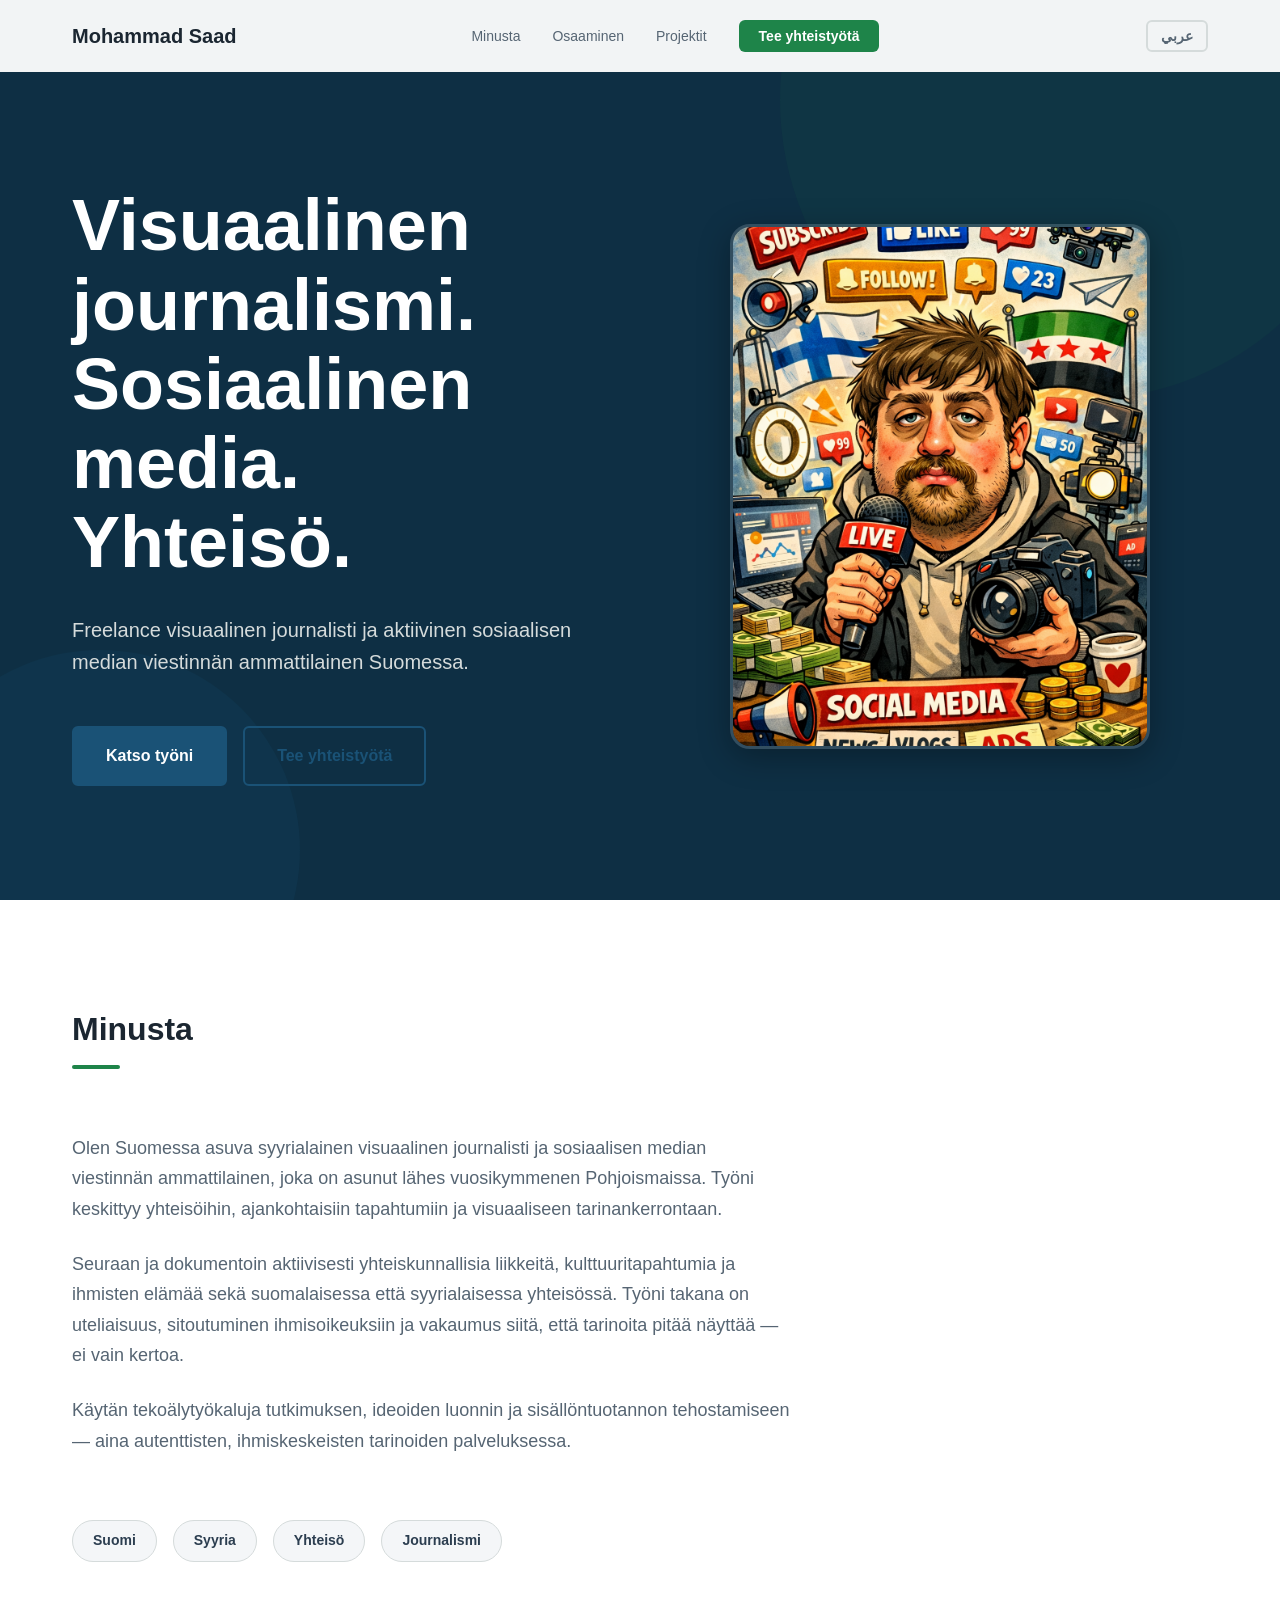
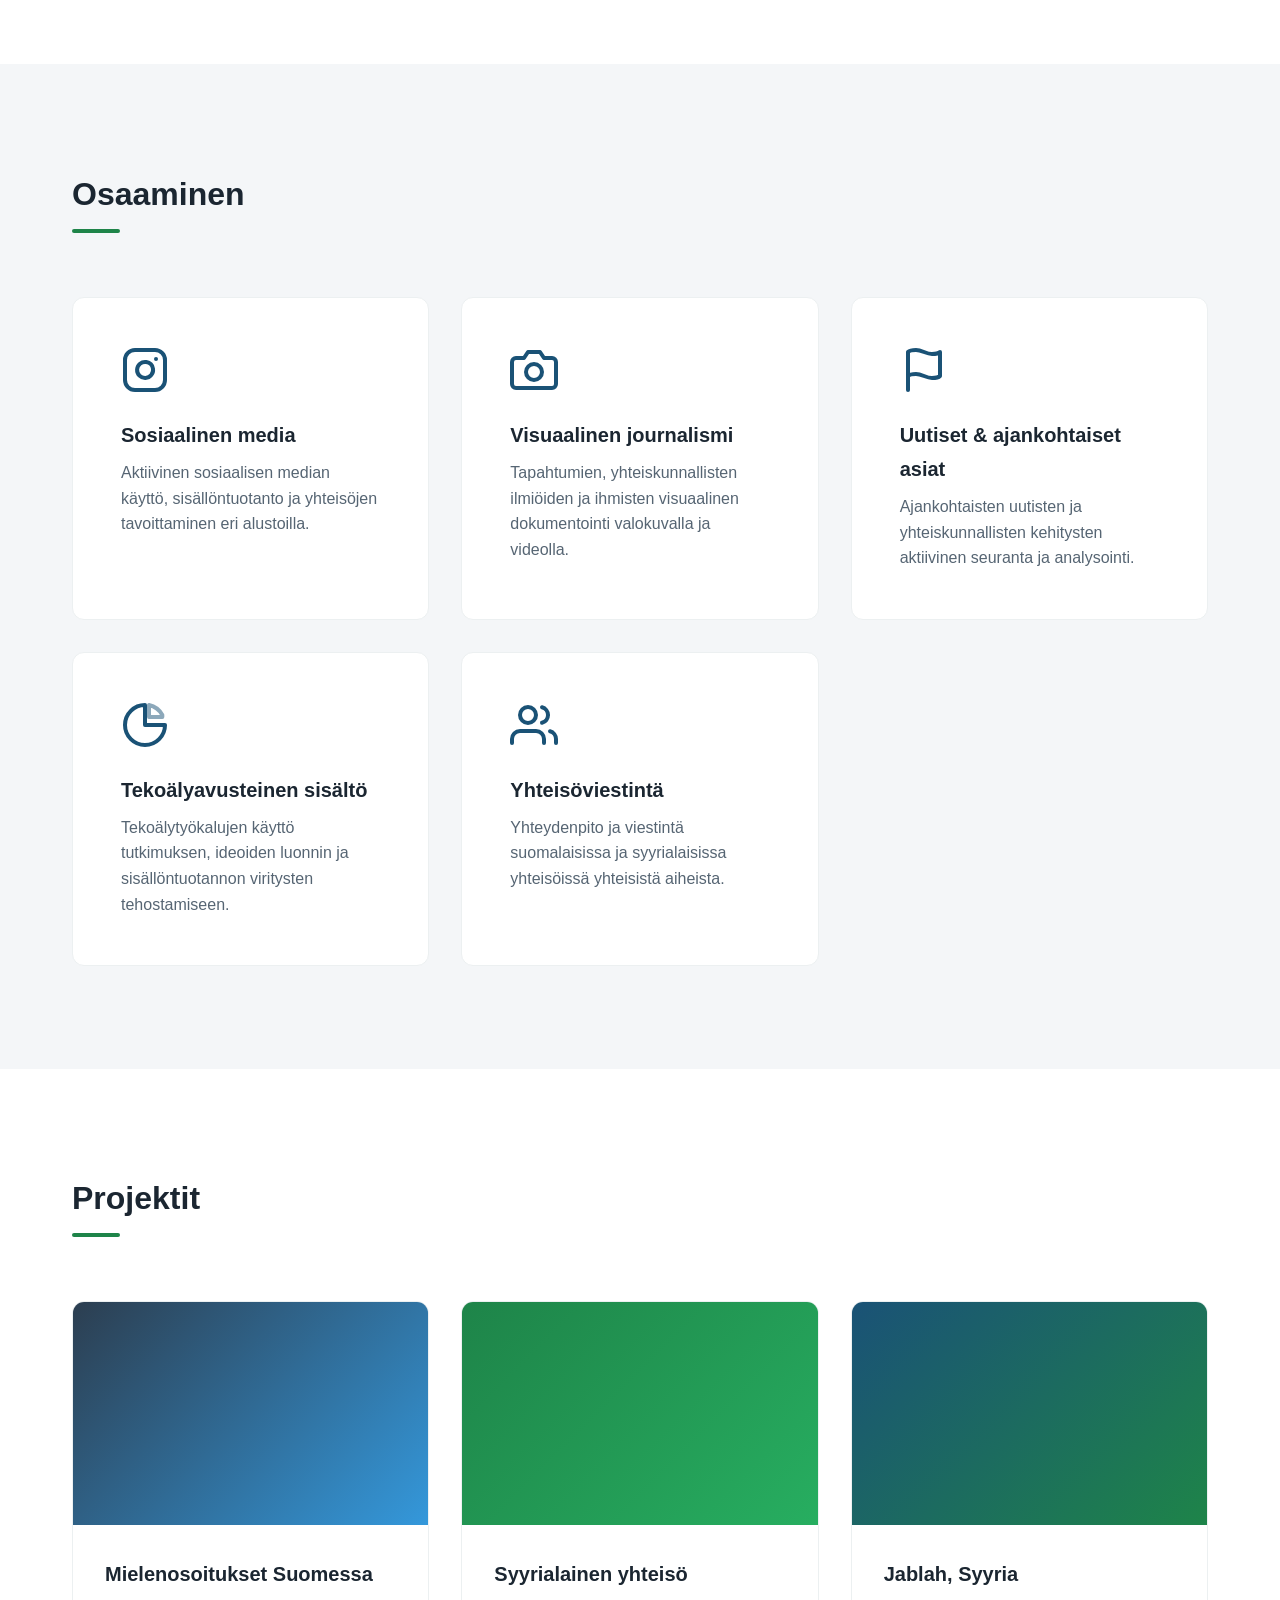
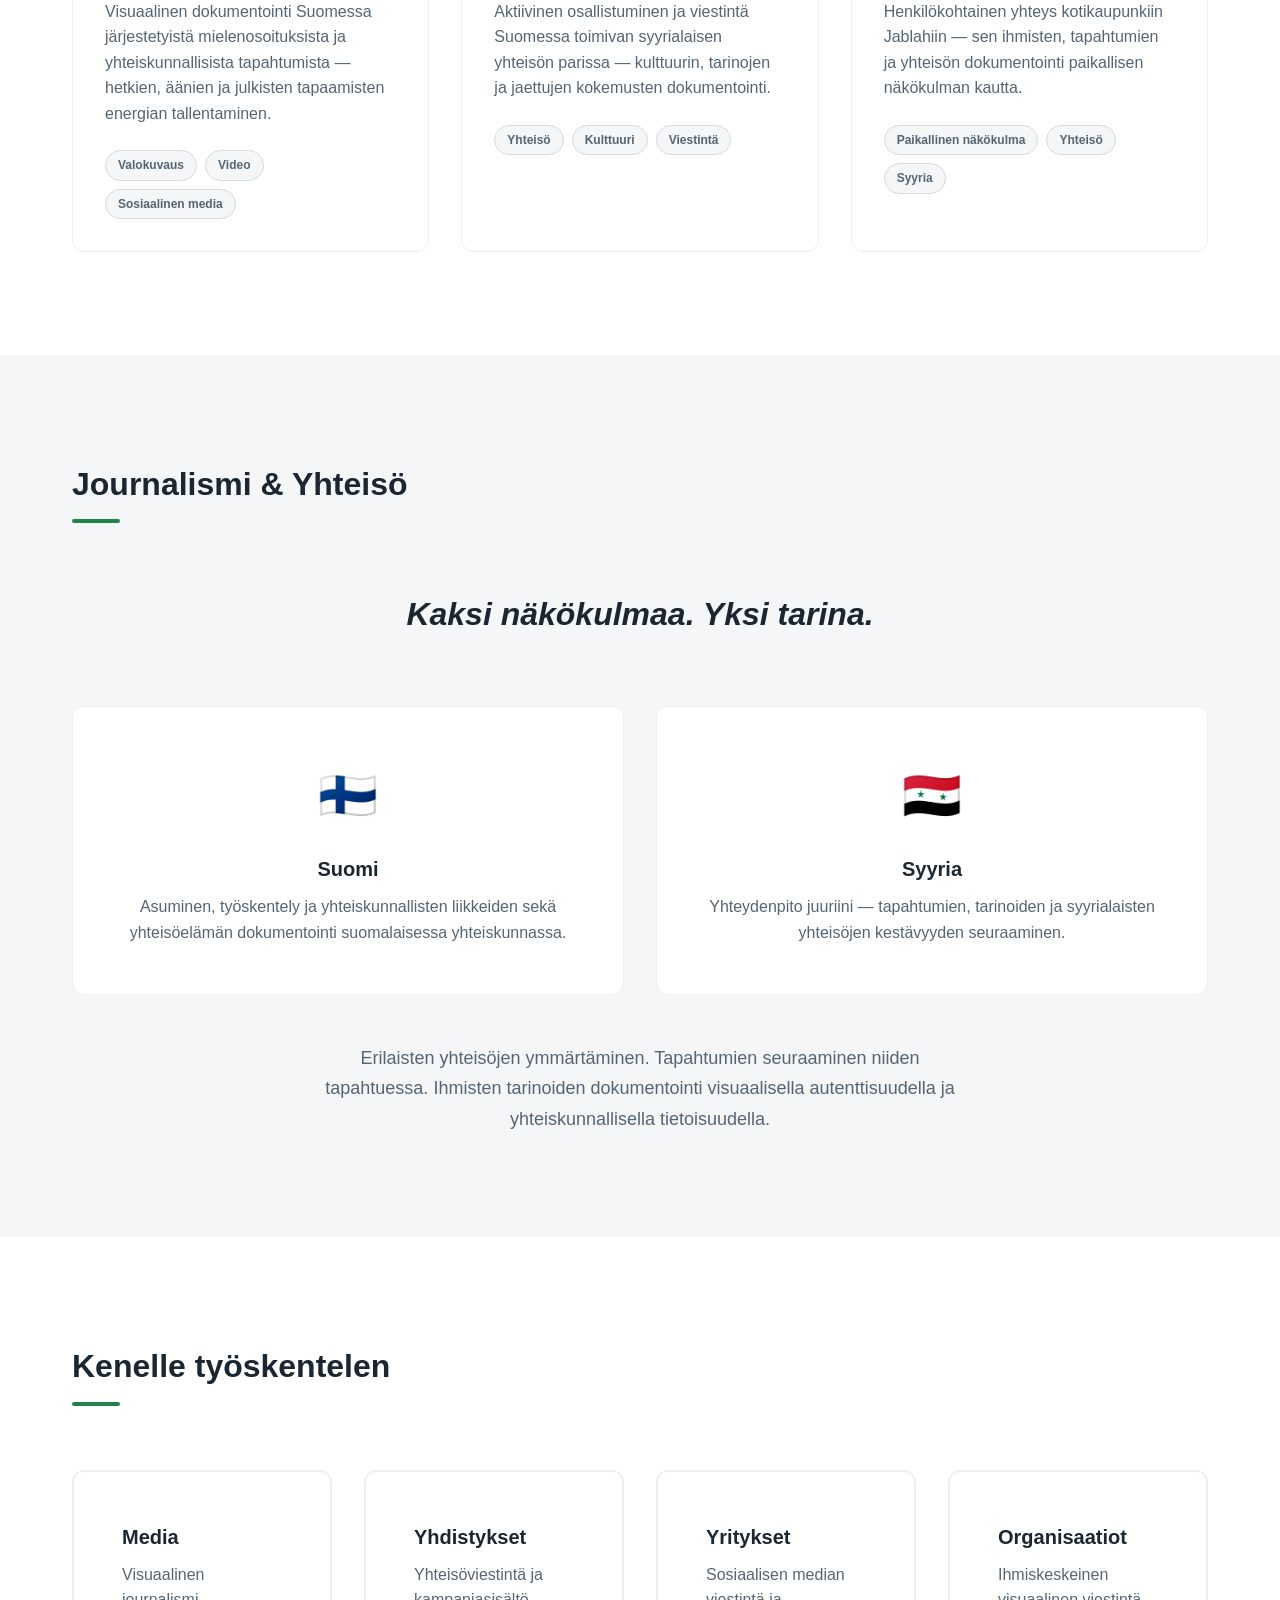
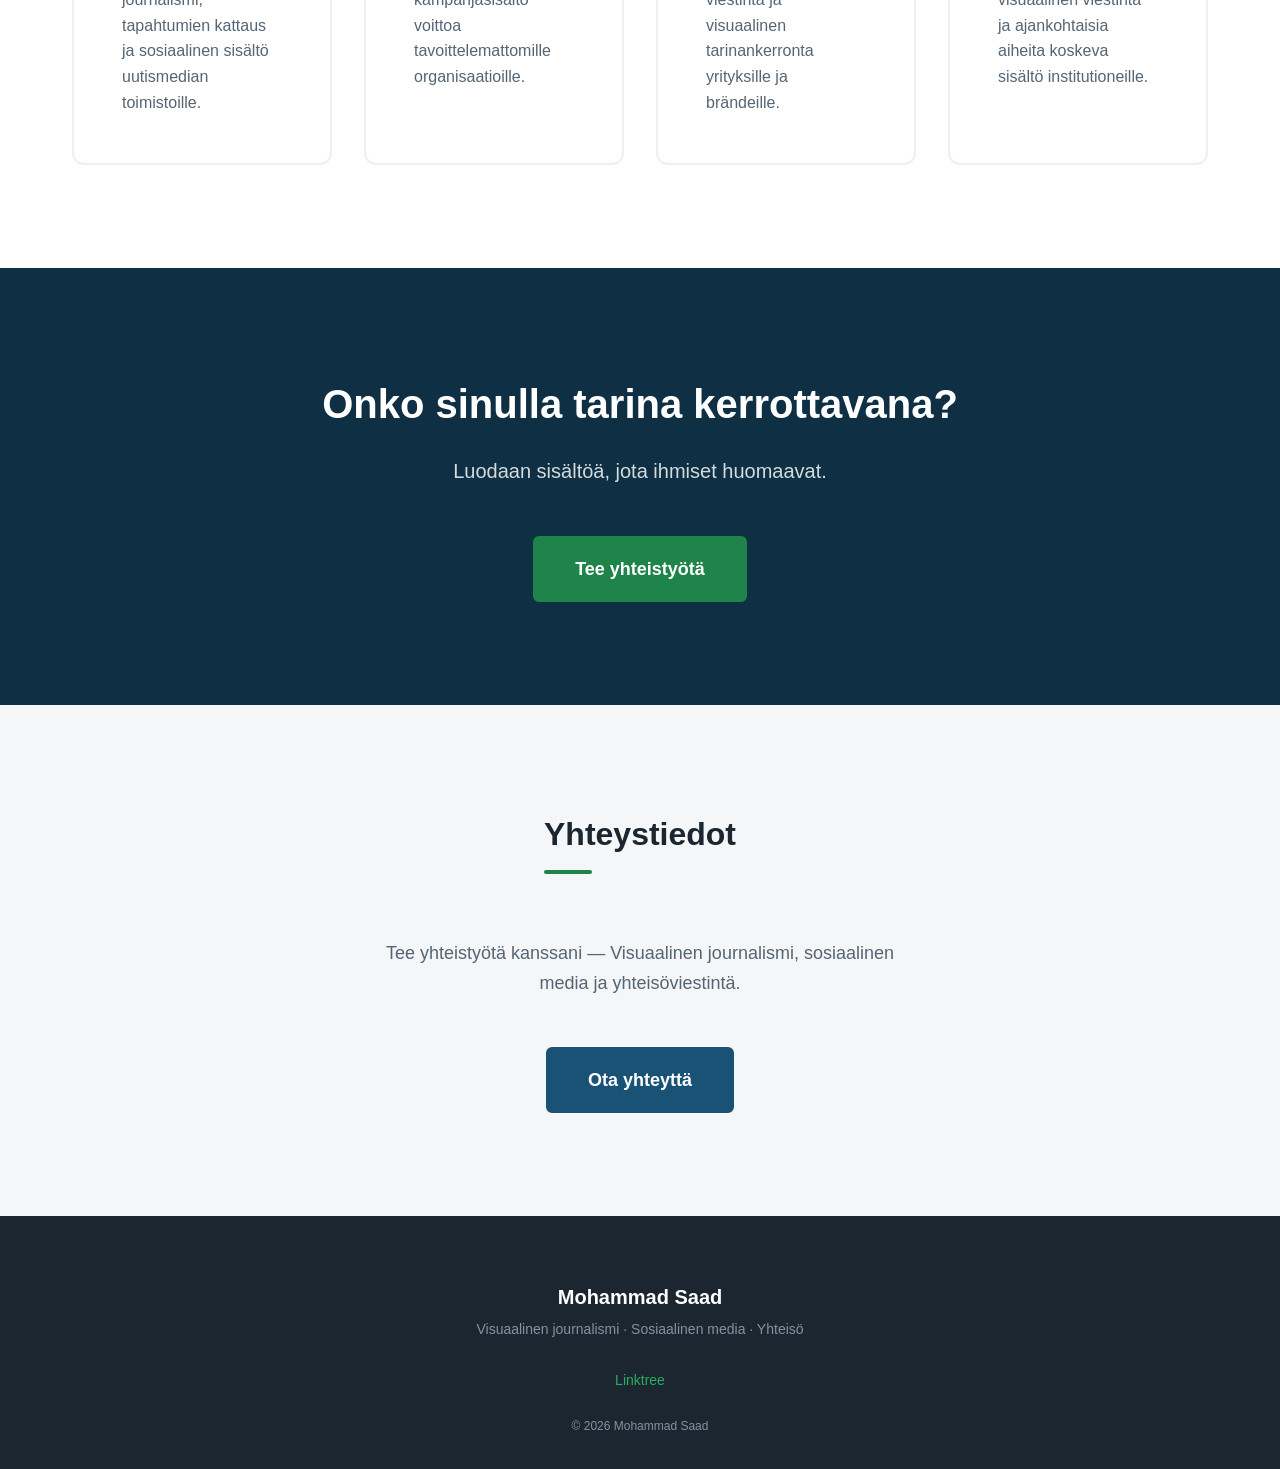
==== index.html @ ad6d8eaa "Add files via upload" ====
<!DOCTYPE html>
<html lang="fi">
<head>
  <meta charset="UTF-8">
  <meta name="viewport" content="width=device-width, initial-scale=1.0">
  <title>Mohammad Saad — Visuaalinen journalismi &amp; sosiaalinen media</title>
  <meta name="description" content="Freelance visuaalinen journalisti ja aktiivinen sosiaalisen median viestinnän ammattilainen Suomessa.">
  <meta name="keywords" content="visuaalinen journalismi suomi, freelance journalisti, sosiaalisen median viestintä, yhteisöviestintä, suomen syyrialainen yhteisö">
  <link rel="canonical" href="">
  <meta property="og:title" content="Mohammad Saad — Visuaalinen journalismi & sosiaalinen media">
  <meta property="og:description" content="Freelance visuaalinen journalisti ja aktiivinen sosiaalisen median viestinnän ammattilainen Suomessa.">
  <meta property="og:type" content="website">
  <meta property="og:url" content="">
  <meta name="twitter:card" content="summary_large_image">
  <meta name="twitter:title" content="Mohammad Saad — Visuaalinen journalismi & sosiaalinen media">
  <meta name="twitter:description" content="Freelance visuaalinen journalisti ja aktiivinen sosiaalisen median viestinnän ammattilainen Suomessa.">
  <link rel="stylesheet" href="styles.css">
</head>
<body>

  <!-- Header / Navigation -->
  <header class="header" id="header">
    <nav class="nav" aria-label="Main navigation">
      <a href="#hero" class="nav__logo">Mohammad Saad</a>
      <ul class="nav__links" id="nav-links">
        <li><a href="#about" class="nav__link" data-i18n="nav.about">Minusta</a></li>
        <li><a href="#skills" class="nav__link" data-i18n="nav.skills">Osaaminen</a></li>
        <li><a href="#projects" class="nav__link" data-i18n="nav.projects">Projektit</a></li>
        <li><a href="#contact" class="nav__link nav__link--cta" data-i18n="nav.cta">Tee yhteistyötä</a></li>
      </ul>
      <div class="nav__right">
        <button class="lang-switch" id="lang-switch" aria-label="Switch language" data-current-lang="fi">
          <span class="lang-switch__label" data-i18n="lang.switch">SUO</span>
        </button>
        <button class="nav__toggle" id="nav-toggle" aria-label="Open navigation menu" aria-expanded="false" aria-controls="nav-links">
          <span class="nav__toggle-bar"></span>
          <span class="nav__toggle-bar"></span>
          <span class="nav__toggle-bar"></span>
        </button>
      </div>
    </nav>
  </header>

  <main>

    <!-- Hero Section -->
    <section class="hero" id="hero">
      <div class="hero__container">
        <div class="hero__content">
          <h1 class="hero__title" data-i18n="hero.title">Visuaalinen<br>journalismi.<br>Sosiaalinen media.<br>Yhteisö.</h1>
          <p class="hero__subtitle" data-i18n="hero.subtitle">Freelance visuaalinen journalisti ja aktiivinen sosiaalisen median viestinnän ammattilainen Suomessa.</p>
          <div class="hero__ctas">
            <a href="#projects" class="btn btn--primary" data-i18n="hero.cta1">Katso työni</a>
            <a href="#contact" class="btn btn--secondary" data-i18n="hero.cta2">Tee yhteistyötä</a>
          </div>
        </div>
        <div class="hero__image-wrapper">
          <img src="hero.png" alt="Mohammad Saad — Visual journalist and social media communicator" class="hero__image" loading="eager">
        </div>
      </div>
      <div class="hero__graphic hero__graphic--1" aria-hidden="true"></div>
      <div class="hero__graphic hero__graphic--2" aria-hidden="true"></div>
    </section>

    <!-- About Section -->
    <section class="about" id="about">
      <div class="section__container">
        <h2 class="section__title reveal" data-i18n="about.title">Minusta</h2>
        <div class="about__content">
          <div class="about__text reveal">
            <p data-i18n="about.p1">Olen Suomessa asuva syyrialainen visuaalinen journalisti ja sosiaalisen median viestinnän ammattilainen, joka on asunut lähes vuosikymmenen Pohjoismaissa. Työni keskittyy yhteisöihin, ajankohtaisiin tapahtumiin ja visuaaliseen tarinankerrontaan.</p>
            <p data-i18n="about.p2">Seuraan ja dokumentoin aktiivisesti yhteiskunnallisia liikkeitä, kulttuuritapahtumia ja ihmisten elämää sekä suomalaisessa että syyrialaisessa yhteisössä. Työni takana on uteliaisuus, sitoutuminen ihmisoikeuksiin ja vakaumus siitä, että tarinoita pitää näyttää — ei vain kertoa.</p>
            <p data-i18n="about.p3">Käytän tekoälytyökaluja tutkimuksen, ideoiden luonnin ja sisällöntuotannon tehostamiseen — aina autenttisten, ihmiskeskeisten tarinoiden palveluksessa.</p>
          </div>
          <div class="about__keywords reveal">
            <span class="keyword" data-i18n="about.kw1">Suomi</span>
            <span class="keyword" data-i18n="about.kw2">Syyria</span>
            <span class="keyword" data-i18n="about.kw3">Yhteisö</span>
            <span class="keyword" data-i18n="about.kw4">Journalismi</span>
          </div>
        </div>
      </div>
    </section>

    <!-- Skills Section -->
    <section class="skills" id="skills">
      <div class="section__container">
        <h2 class="section__title reveal" data-i18n="skills.title">Osaaminen</h2>
        <div class="skills__grid">
          <div class="skill-card reveal">
            <div class="skill-card__icon" aria-hidden="true">
              <svg viewBox="0 0 24 24" fill="none" stroke="currentColor" stroke-width="2" stroke-linecap="round" stroke-linejoin="round"><rect x="2" y="2" width="20" height="20" rx="5"/><path d="M16 11.37A4 4 0 1 1 12.63 8 4 4 0 0 1 16 11.37z"/><line x1="17.5" y1="6.5" x2="17.51" y2="6.5"/></svg>
            </div>
            <h3 class="skill-card__title" data-i18n="skills.sm.title">Sosiaalinen media</h3>
            <p class="skill-card__desc" data-i18n="skills.sm.desc">Aktiivinen sosiaalisen median käyttö, sisällöntuotanto ja yhteisöjen tavoittaminen eri alustoilla.</p>
          </div>
          <div class="skill-card reveal">
            <div class="skill-card__icon" aria-hidden="true">
              <svg viewBox="0 0 24 24" fill="none" stroke="currentColor" stroke-width="2" stroke-linecap="round" stroke-linejoin="round"><path d="M23 19a2 2 0 0 1-2 2H3a2 2 0 0 1-2-2V8a2 2 0 0 1 2-2h4l2-3h6l2 3h4a2 2 0 0 1 2 2z"/><circle cx="12" cy="13" r="4"/></svg>
            </div>
            <h3 class="skill-card__title" data-i18n="skills.vj.title">Visuaalinen journalismi</h3>
            <p class="skill-card__desc" data-i18n="skills.vj.desc">Tapahtumien, yhteiskunnallisten ilmiöiden ja ihmisten visuaalinen dokumentointi valokuvalla ja videolla.</p>
          </div>
          <div class="skill-card reveal">
            <div class="skill-card__icon" aria-hidden="true">
              <svg viewBox="0 0 24 24" fill="none" stroke="currentColor" stroke-width="2" stroke-linecap="round" stroke-linejoin="round"><path d="M4 15s1-1 4-1 5 2 8 2 4-1 4-1V3s-1 1-4 1-5-2-8-2-4 1-4 1z"/><line x1="4" y1="22" x2="4" y2="15"/></svg>
            </div>
            <h3 class="skill-card__title" data-i18n="skills.news.title">Uutiset &amp; ajankohtaiset asiat</h3>
            <p class="skill-card__desc" data-i18n="skills.news.desc">Ajankohtaisten uutisten ja yhteiskunnallisten kehitysten aktiivinen seuranta ja analysointi.</p>
          </div>
          <div class="skill-card reveal">
            <div class="skill-card__icon" aria-hidden="true">
              <svg viewBox="0 0 24 24" fill="none" stroke="currentColor" stroke-width="2" stroke-linecap="round" stroke-linejoin="round"><path d="M12 2a10 10 0 1 0 10 10H12V2z"/><path d="M20.66 7A10 10 0 0 0 14 2v6h6.66z" opacity="0.5"/></svg>
            </div>
            <h3 class="skill-card__title" data-i18n="skills.ai.title">Tekoälyavusteinen sisältö</h3>
            <p class="skill-card__desc" data-i18n="skills.ai.desc">Tekoälytyökalujen käyttö tutkimuksen, ideoiden luonnin ja sisällöntuotannon viritysten tehostamiseen.</p>
          </div>
          <div class="skill-card reveal">
            <div class="skill-card__icon" aria-hidden="true">
              <svg viewBox="0 0 24 24" fill="none" stroke="currentColor" stroke-width="2" stroke-linecap="round" stroke-linejoin="round"><path d="M17 21v-2a4 4 0 0 0-4-4H5a4 4 0 0 0-4 4v2"/><circle cx="9" cy="7" r="4"/><path d="M23 21v-2a4 4 0 0 0-3-3.87"/><path d="M16 3.13a4 4 0 0 1 0 7.75"/></svg>
            </div>
            <h3 class="skill-card__title" data-i18n="skills.cc.title">Yhteisöviestintä</h3>
            <p class="skill-card__desc" data-i18n="skills.cc.desc">Yhteydenpito ja viestintä suomalaisissa ja syyrialaisissa yhteisöissä yhteisistä aiheista.</p>
          </div>
        </div>
      </div>
    </section>

    <!-- Projects Section -->
    <section class="projects" id="projects">
      <div class="section__container">
        <h2 class="section__title reveal" data-i18n="projects.title">Projektit</h2>
        <div class="projects__grid">
          <article class="project-card reveal">
            <div class="project-card__image-wrapper">
              <div class="project-card__image project-card__image--1" aria-label="Photograph of a public demonstration in Finland"></div>
            </div>
            <div class="project-card__body">
              <h3 class="project-card__title" data-i18n="projects.p1.title">Mielenosoitukset Suomessa</h3>
              <p class="project-card__desc" data-i18n="projects.p1.desc">Visuaalinen dokumentointi Suomessa järjestetyistä mielenosoituksista ja yhteiskunnallisista tapahtumista — hetkien, äänien ja julkisten tapaamisten energian tallentaminen.</p>
              <div class="project-card__tags">
                <span class="tag" data-i18n="projects.p1.tag1">Valokuvaus</span>
                <span class="tag" data-i18n="projects.p1.tag2">Video</span>
                <span class="tag" data-i18n="projects.p1.tag3">Sosiaalinen media</span>
              </div>
            </div>
          </article>
          <article class="project-card reveal">
            <div class="project-card__image-wrapper">
              <div class="project-card__image project-card__image--2" aria-label="Members of the Syrian community in Finland"></div>
            </div>
            <div class="project-card__body">
              <h3 class="project-card__title" data-i18n="projects.p2.title">Syyrialainen yhteisö</h3>
              <p class="project-card__desc" data-i18n="projects.p2.desc">Aktiivinen osallistuminen ja viestintä Suomessa toimivan syyrialaisen yhteisön parissa — kulttuurin, tarinojen ja jaettujen kokemusten dokumentointi.</p>
              <div class="project-card__tags">
                <span class="tag" data-i18n="projects.p2.tag1">Yhteisö</span>
                <span class="tag" data-i18n="projects.p2.tag2">Kulttuuri</span>
                <span class="tag" data-i18n="projects.p2.tag3">Viestintä</span>
              </div>
            </div>
          </article>
          <article class="project-card reveal">
            <div class="project-card__image-wrapper">
              <div class="project-card__image project-card__image--3" aria-label="Coastal town of Jablah, Syria"></div>
            </div>
            <div class="project-card__body">
              <h3 class="project-card__title" data-i18n="projects.p3.title">Jablah, Syyria</h3>
              <p class="project-card__desc" data-i18n="projects.p3.desc">Henkilökohtainen yhteys kotikaupunkiin Jablahiin — sen ihmisten, tapahtumien ja yhteisön dokumentointi paikallisen näkökulman kautta.</p>
              <div class="project-card__tags">
                <span class="tag" data-i18n="projects.p3.tag1">Paikallinen näkökulma</span>
                <span class="tag" data-i18n="projects.p3.tag2">Yhteisö</span>
                <span class="tag" data-i18n="projects.p3.tag3">Syyria</span>
              </div>
            </div>
          </article>
        </div>
      </div>
    </section>

    <!-- Journalism & Community Section -->
    <section class="journalism" id="journalism">
      <div class="section__container">
        <h2 class="section__title reveal" data-i18n="journalism.title">Journalismi &amp; Yhteisö</h2>
        <p class="journalism__headline reveal" data-i18n="journalism.headline">Kaksi näkökulmaa. Yksi tarina.</p>
        <div class="journalism__grid">
          <div class="journalism__card reveal">
            <span class="journalism__flag" aria-hidden="true">🇫🇮</span>
            <h3 class="journalism__card-title" data-i18n="journalism.fi.title">Suomi</h3>
            <p class="journalism__card-desc" data-i18n="journalism.fi.desc">Asuminen, työskentely ja yhteiskunnallisten liikkeiden sekä yhteisöelämän dokumentointi suomalaisessa yhteiskunnassa.</p>
          </div>
          <div class="journalism__card reveal">
            <span class="journalism__flag" aria-hidden="true">🇸🇾</span>
            <h3 class="journalism__card-title" data-i18n="journalism.sy.title">Syyria</h3>
            <p class="journalism__card-desc" data-i18n="journalism.sy.desc">Yhteydenpito juuriini — tapahtumien, tarinoiden ja syyrialaisten yhteisöjen kestävyyden seuraaminen.</p>
          </div>
        </div>
        <p class="journalism__text reveal" data-i18n="journalism.text">Erilaisten yhteisöjen ymmärtäminen. Tapahtumien seuraaminen niiden tapahtuessa. Ihmisten tarinoiden dokumentointi visuaalisella autenttisuudella ja yhteiskunnallisella tietoisuudella.</p>
      </div>
    </section>

    <!-- Who I Work With Section -->
    <section class="work-with" id="work-with">
      <div class="section__container">
        <h2 class="section__title reveal" data-i18n="workwith.title">Kenelle työskentelen</h2>
        <div class="work-with__grid">
          <div class="work-card reveal">
            <h3 class="work-card__title" data-i18n="workwith.media.title">Media</h3>
            <p class="work-card__desc" data-i18n="workwith.media.desc">Visuaalinen journalismi, tapahtumien kattaus ja sosiaalinen sisältö uutismedian toimistoille.</p>
          </div>
          <div class="work-card reveal">
            <h3 class="work-card__title" data-i18n="workwith.assoc.title">Yhdistykset</h3>
            <p class="work-card__desc" data-i18n="workwith.assoc.desc">Yhteisöviestintä ja kampanjasisältö voittoa tavoittelemattomille organisaatioille.</p>
          </div>
          <div class="work-card reveal">
            <h3 class="work-card__title" data-i18n="workwith.company.title">Yritykset</h3>
            <p class="work-card__desc" data-i18n="workwith.company.desc">Sosiaalisen median viestintä ja visuaalinen tarinankerronta yrityksille ja brändeille.</p>
          </div>
          <div class="work-card reveal">
            <h3 class="work-card__title" data-i18n="workwith.org.title">Organisaatiot</h3>
            <p class="work-card__desc" data-i18n="workwith.org.desc">Ihmiskeskeinen visuaalinen viestintä ja ajankohtaisia aiheita koskeva sisältö institutioneille.</p>
          </div>
        </div>
      </div>
    </section>

    <!-- Call to Action Section -->
    <section class="cta" id="cta">
      <div class="section__container">
        <h2 class="cta__title reveal" data-i18n="cta.title">Onko sinulla tarina kerrottavana?</h2>
        <p class="cta__subtitle reveal" data-i18n="cta.subtitle">Luodaan sisältöä, jota ihmiset huomaavat.</p>
        <a href="#contact" class="btn btn--primary btn--large reveal" data-i18n="cta.btn">Tee yhteistyötä</a>
      </div>
    </section>

    <!-- Contact Section -->
    <section class="contact" id="contact">
      <div class="section__container">
        <h2 class="section__title reveal" data-i18n="contact.title">Yhteystiedot</h2>
        <p class="contact__text reveal" data-i18n="contact.text">Tee yhteistyötä kanssani — Visuaalinen journalismi, sosiaalinen media ja yhteisöviestintä.</p>
        <a href="https://linktr.ee/hmoda.syyrfnda?utm_source=chatgpt.com" class="btn btn--primary btn--large contact__btn reveal" target="_blank" rel="noopener noreferrer" data-i18n="contact.btn">Ota yhteyttä</a>
      </div>
    </section>

  </main>

  <!-- Footer -->
  <footer class="footer">
    <div class="footer__container">
      <p class="footer__name">Mohammad Saad</p>
      <p class="footer__tagline" data-i18n="footer.tagline">Visuaalinen journalismi &middot; Sosiaalinen media &middot; Yhteisö</p>
      <a href="https://linktr.ee/hmoda.syyrfnda?utm_source=chatgpt.com" class="footer__link" target="_blank" rel="noopener noreferrer">Linktree</a>
      <p class="footer__copy">&copy; 2026 Mohammad Saad</p>
    </div>
  </footer>

  <script src="script.js"></script>
</body>
</html>
---- styles.css ----
/* ========================================
   CSS Custom Properties
   ======================================== */
:root {
  /* Colors */
  --color-blue: #1a5276;
  --color-blue-light: #2471a3;
  --color-blue-dark: #0e2f44;
  --color-blue-bg: #1a3a52;
  --color-green: #1e8449;
  --color-green-light: #27ae60;
  --color-green-dark: #145a32;
  --color-white: #ffffff;
  --color-off-white: #f4f6f8;
  --color-gray-100: #ecf0f1;
  --color-gray-200: #d5dbdb;
  --color-gray-400: #85929e;
  --color-gray-600: #566573;
  --color-gray-800: #2c3e50;
  --color-gray-900: #1b2631;
  --color-black: #0d1117;

  /* Typography */
  --font-family: -apple-system, BlinkMacSystemFont, "Segoe UI", Roboto, "Helvetica Neue", Arial, sans-serif;
  --font-family-ar: "Segoe UI", Tahoma, "Noto Sans Arabic", "Geeza Pro", Arial, sans-serif;
  --font-size-xs: 0.75rem;
  --font-size-sm: 0.875rem;
  --font-size-base: 1rem;
  --font-size-lg: 1.125rem;
  --font-size-xl: 1.25rem;
  --font-size-2xl: 1.5rem;
  --font-size-3xl: 2rem;
  --font-size-4xl: 2.5rem;
  --font-size-5xl: 3.5rem;
  --font-size-hero: clamp(2.5rem, 6vw, 4.5rem);

  /* Spacing */
  --space-xs: 0.25rem;
  --space-sm: 0.5rem;
  --space-md: 1rem;
  --space-lg: 1.5rem;
  --space-xl: 2rem;
  --space-2xl: 3rem;
  --space-3xl: 4rem;
  --space-4xl: 6rem;
  --space-section: clamp(4rem, 8vw, 8rem);

  /* Layout */
  --max-width: 1200px;
  --header-height: 72px;

  /* Transitions */
  --transition-fast: 150ms ease;
  --transition-base: 250ms ease;
  --transition-slow: 400ms ease;

  /* Borders */
  --radius-sm: 6px;
  --radius-md: 12px;
  --radius-lg: 20px;
}

/* ========================================
   Reset & Base
   ======================================== */
*,
*::before,
*::after {
  margin: 0;
  padding: 0;
  box-sizing: border-box;
}

html {
  scroll-behavior: smooth;
  scroll-padding-top: var(--header-height);
}

body {
  font-family: var(--font-family);
  font-size: var(--font-size-base);
  line-height: 1.7;
  color: var(--color-gray-800);
  background-color: var(--color-white);
  -webkit-font-smoothing: antialiased;
  -moz-osx-font-smoothing: grayscale;
}

/* Arabic font override */
html[lang="ar"] body {
  font-family: var(--font-family-ar);
  line-height: 1.8;
}

img {
  max-width: 100%;
  height: auto;
  display: block;
}

a {
  color: inherit;
  text-decoration: none;
}

ul {
  list-style: none;
}

button {
  border: none;
  background: none;
  cursor: pointer;
  font-family: inherit;
}

/* ========================================
   RTL Support
   ======================================== */
html[dir="rtl"] .nav__link::after {
  left: auto;
  right: 0;
}

html[dir="rtl"] .section__title::after {
  margin-left: auto;
  margin-right: 0;
}

html[dir="rtl"] .nav__right {
  margin-left: 0;
  margin-right: var(--space-xl);
}

html[dir="rtl"] .work-card::before {
  left: auto;
  right: 0;
}

html[dir="rtl"] .nav__links {
  right: auto;
  left: 0;
  transform: translateX(-100%);
  box-shadow: 4px 0 24px rgba(0, 0, 0, 0.1);
}

html[dir="rtl"] .nav__links--open {
  transform: translateX(0);
}

/* ========================================
   Focus Styles (Accessibility)
   ======================================== */
:focus-visible {
  outline: 3px solid var(--color-green);
  outline-offset: 3px;
  border-radius: 2px;
}

/* ========================================
   Utility Classes
   ======================================== */
.section__container {
  max-width: var(--max-width);
  margin: 0 auto;
  padding: 0 var(--space-xl);
}

.section__title {
  font-size: var(--font-size-3xl);
  font-weight: 700;
  color: var(--color-gray-900);
  margin-bottom: var(--space-3xl);
  position: relative;
  display: inline-block;
}

.section__title::after {
  content: "";
  display: block;
  width: 48px;
  height: 4px;
  background: var(--color-green);
  border-radius: 2px;
  margin-top: var(--space-sm);
}

/* ========================================
   Buttons
   ======================================== */
.btn {
  display: inline-flex;
  align-items: center;
  justify-content: center;
  padding: 0.875rem 2rem;
  font-size: var(--font-size-base);
  font-weight: 600;
  border-radius: var(--radius-sm);
  transition: all var(--transition-base);
  cursor: pointer;
  white-space: nowrap;
}

.btn--primary {
  background-color: var(--color-blue);
  color: var(--color-white);
  border: 2px solid var(--color-blue);
}

.btn--primary:hover,
.btn--primary:focus-visible {
  background-color: var(--color-blue-light);
  border-color: var(--color-blue-light);
  transform: translateY(-2px);
  box-shadow: 0 4px 16px rgba(26, 82, 118, 0.3);
}

.btn--secondary {
  background-color: transparent;
  color: var(--color-blue);
  border: 2px solid var(--color-blue);
}

.btn--secondary:hover,
.btn--secondary:focus-visible {
  background-color: var(--color-blue);
  color: var(--color-white);
  transform: translateY(-2px);
}

.btn--large {
  padding: 1rem 2.5rem;
  font-size: var(--font-size-lg);
}

/* ========================================
   Language Switcher
   ======================================== */
.nav__right {
  display: flex;
  align-items: center;
  gap: var(--space-md);
  margin-left: var(--space-xl);
}

.lang-switch {
  display: flex;
  align-items: center;
  gap: var(--space-xs);
  padding: 0.4rem 0.8rem;
  border: 2px solid var(--color-gray-200);
  border-radius: var(--radius-sm);
  font-size: var(--font-size-sm);
  font-weight: 600;
  color: var(--color-gray-600);
  transition: all var(--transition-fast);
  white-space: nowrap;
}

.lang-switch:hover {
  border-color: var(--color-green);
  color: var(--color-green);
}

.lang-switch__label {
  pointer-events: none;
}

/* ========================================
   Header / Navigation
   ======================================== */
.header {
  position: fixed;
  top: 0;
  left: 0;
  right: 0;
  height: var(--header-height);
  background-color: rgba(255, 255, 255, 0.95);
  backdrop-filter: blur(12px);
  -webkit-backdrop-filter: blur(12px);
  z-index: 1000;
  transition: box-shadow var(--transition-base);
}

.header--scrolled {
  box-shadow: 0 2px 20px rgba(0, 0, 0, 0.08);
}

.nav {
  max-width: var(--max-width);
  margin: 0 auto;
  padding: 0 var(--space-xl);
  height: 100%;
  display: flex;
  align-items: center;
  justify-content: space-between;
}

.nav__logo {
  font-size: var(--font-size-xl);
  font-weight: 700;
  color: var(--color-gray-900);
  transition: color var(--transition-fast);
}

.nav__logo:hover {
  color: var(--color-blue);
}

.nav__links {
  display: flex;
  align-items: center;
  gap: var(--space-xl);
}

.nav__link {
  font-size: var(--font-size-sm);
  font-weight: 500;
  color: var(--color-gray-600);
  transition: color var(--transition-fast);
  position: relative;
}

.nav__link::after {
  content: "";
  position: absolute;
  bottom: -4px;
  left: 0;
  width: 0;
  height: 2px;
  background-color: var(--color-green);
  transition: width var(--transition-base);
}

.nav__link:hover,
.nav__link--active {
  color: var(--color-gray-900);
}

.nav__link:hover::after,
.nav__link--active::after {
  width: 100%;
}

.nav__link--cta {
  background-color: var(--color-green);
  color: var(--color-white) !important;
  padding: 0.5rem 1.25rem;
  border-radius: var(--radius-sm);
  font-weight: 600;
}

.nav__link--cta::after {
  display: none;
}

.nav__link--cta:hover {
  background-color: var(--color-green-light);
  transform: translateY(-1px);
}

/* Hamburger Toggle */
.nav__toggle {
  display: none;
  flex-direction: column;
  gap: 5px;
  padding: 4px;
  z-index: 1001;
}

.nav__toggle-bar {
  display: block;
  width: 24px;
  height: 2px;
  background-color: var(--color-gray-900);
  border-radius: 2px;
  transition: all var(--transition-base);
}

.nav__toggle[aria-expanded="true"] .nav__toggle-bar:nth-child(1) {
  transform: translateY(7px) rotate(45deg);
}

.nav__toggle[aria-expanded="true"] .nav__toggle-bar:nth-child(2) {
  opacity: 0;
}

.nav__toggle[aria-expanded="true"] .nav__toggle-bar:nth-child(3) {
  transform: translateY(-7px) rotate(-45deg);
}

/* ========================================
   Hero Section
   ======================================== */
.hero {
  min-height: 100vh;
  display: flex;
  align-items: center;
  background-color: var(--color-blue-dark);
  position: relative;
  overflow: hidden;
  padding-top: var(--header-height);
}

.hero__container {
  max-width: var(--max-width);
  margin: 0 auto;
  padding: var(--space-3xl) var(--space-xl);
  display: grid;
  grid-template-columns: 1fr 1fr;
  gap: var(--space-3xl);
  align-items: center;
  position: relative;
  z-index: 1;
}

.hero__title {
  font-size: var(--font-size-hero);
  font-weight: 800;
  line-height: 1.1;
  color: var(--color-white);
  margin-bottom: var(--space-xl);
}

.hero__subtitle {
  font-size: var(--font-size-xl);
  color: var(--color-gray-200);
  margin-bottom: var(--space-2xl);
  max-width: 520px;
  line-height: 1.6;
}

.hero__ctas {
  display: flex;
  gap: var(--space-md);
  flex-wrap: wrap;
}

.hero__image-wrapper {
  display: flex;
  justify-content: center;
  align-items: center;
}

.hero__image {
  width: 100%;
  max-width: 420px;
  aspect-ratio: 4 / 5;
  object-fit: cover;
  border-radius: var(--radius-lg);
  border: 3px solid rgba(255, 255, 255, 0.15);
  box-shadow: 0 8px 32px rgba(0, 0, 0, 0.3);
}

/* Hero decorative graphics */
.hero__graphic {
  position: absolute;
  border-radius: 50%;
  opacity: 0.08;
  pointer-events: none;
}

.hero__graphic--1 {
  width: 600px;
  height: 600px;
  background: var(--color-green);
  top: -200px;
  right: -100px;
}

.hero__graphic--2 {
  width: 400px;
  height: 400px;
  background: var(--color-blue-light);
  bottom: -150px;
  left: -100px;
}

/* ========================================
   About Section
   ======================================== */
.about {
  padding: var(--space-section) 0;
  background-color: var(--color-white);
}

.about__content {
  display: grid;
  gap: var(--space-3xl);
}

.about__text p {
  font-size: var(--font-size-lg);
  color: var(--color-gray-600);
  margin-bottom: var(--space-lg);
  max-width: 720px;
}

.about__text p:last-child {
  margin-bottom: 0;
}

.about__keywords {
  display: flex;
  gap: var(--space-md);
  flex-wrap: wrap;
}

.keyword {
  display: inline-block;
  padding: 0.5rem 1.25rem;
  background-color: var(--color-off-white);
  color: var(--color-gray-800);
  font-size: var(--font-size-sm);
  font-weight: 600;
  border-radius: 999px;
  border: 1px solid var(--color-gray-200);
  transition: all var(--transition-fast);
}

.keyword:hover {
  background-color: var(--color-green);
  color: var(--color-white);
  border-color: var(--color-green);
}

/* ========================================
   Skills Section
   ======================================== */
.skills {
  padding: var(--space-section) 0;
  background-color: var(--color-off-white);
}

.skills__grid {
  display: grid;
  grid-template-columns: repeat(auto-fit, minmax(280px, 1fr));
  gap: var(--space-xl);
}

.skill-card {
  background-color: var(--color-white);
  padding: var(--space-2xl);
  border-radius: var(--radius-md);
  border: 1px solid var(--color-gray-100);
  transition: all var(--transition-base);
}

.skill-card:hover {
  transform: translateY(-4px);
  box-shadow: 0 12px 40px rgba(0, 0, 0, 0.08);
  border-color: var(--color-green);
}

.skill-card__icon {
  width: 48px;
  height: 48px;
  color: var(--color-blue);
  margin-bottom: var(--space-lg);
}

.skill-card__icon svg {
  width: 100%;
  height: 100%;
}

.skill-card__title {
  font-size: var(--font-size-xl);
  font-weight: 700;
  color: var(--color-gray-900);
  margin-bottom: var(--space-sm);
}

.skill-card__desc {
  font-size: var(--font-size-base);
  color: var(--color-gray-600);
  line-height: 1.6;
}

/* ========================================
   Projects Section
   ======================================== */
.projects {
  padding: var(--space-section) 0;
  background-color: var(--color-white);
}

.projects__grid {
  display: grid;
  grid-template-columns: repeat(auto-fit, minmax(340px, 1fr));
  gap: var(--space-xl);
}

.project-card {
  border-radius: var(--radius-md);
  overflow: hidden;
  background-color: var(--color-white);
  border: 1px solid var(--color-gray-100);
  transition: all var(--transition-base);
}

.project-card:hover {
  transform: translateY(-4px);
  box-shadow: 0 16px 48px rgba(0, 0, 0, 0.1);
}

.project-card__image-wrapper {
  overflow: hidden;
  aspect-ratio: 16 / 10;
}

.project-card__image {
  width: 100%;
  height: 100%;
  background-size: cover;
  background-position: center;
  transition: transform var(--transition-slow);
}

.project-card:hover .project-card__image {
  transform: scale(1.05);
}

.project-card__image--1 {
  background: linear-gradient(135deg, #2c3e50 0%, #3498db 100%);
}

.project-card__image--2 {
  background: linear-gradient(135deg, #1e8449 0%, #27ae60 100%);
}

.project-card__image--3 {
  background: linear-gradient(135deg, #1a5276 0%, #1e8449 100%);
}

.project-card__body {
  padding: var(--space-xl);
}

.project-card__title {
  font-size: var(--font-size-xl);
  font-weight: 700;
  color: var(--color-gray-900);
  margin-bottom: var(--space-sm);
}

.project-card__desc {
  font-size: var(--font-size-base);
  color: var(--color-gray-600);
  line-height: 1.6;
  margin-bottom: var(--space-lg);
}

.project-card__tags {
  display: flex;
  gap: var(--space-sm);
  flex-wrap: wrap;
}

.tag {
  display: inline-block;
  padding: 0.25rem 0.75rem;
  background-color: var(--color-off-white);
  color: var(--color-gray-600);
  font-size: var(--font-size-xs);
  font-weight: 600;
  border-radius: 999px;
  border: 1px solid var(--color-gray-200);
}

.project-card:hover .tag {
  background-color: #e8f5e9;
  border-color: var(--color-green);
  color: var(--color-green-dark);
}

/* ========================================
   Journalism & Community Section
   ======================================== */
.journalism {
  padding: var(--space-section) 0;
  background-color: var(--color-off-white);
}

.journalism__headline {
  font-size: var(--font-size-3xl);
  font-weight: 700;
  color: var(--color-gray-900);
  text-align: center;
  margin-bottom: var(--space-3xl);
  font-style: italic;
}

.journalism__grid {
  display: grid;
  grid-template-columns: 1fr 1fr;
  gap: var(--space-xl);
  margin-bottom: var(--space-2xl);
}

.journalism__card {
  background-color: var(--color-white);
  padding: var(--space-2xl);
  border-radius: var(--radius-md);
  text-align: center;
  border: 1px solid var(--color-gray-100);
  transition: all var(--transition-base);
}

.journalism__card:hover {
  transform: translateY(-2px);
  box-shadow: 0 8px 24px rgba(0, 0, 0, 0.06);
}

.journalism__flag {
  font-size: 3rem;
  display: block;
  margin-bottom: var(--space-md);
}

.journalism__card-title {
  font-size: var(--font-size-xl);
  font-weight: 700;
  color: var(--color-gray-900);
  margin-bottom: var(--space-sm);
}

.journalism__card-desc {
  font-size: var(--font-size-base);
  color: var(--color-gray-600);
  line-height: 1.6;
}

.journalism__text {
  text-align: center;
  font-size: var(--font-size-lg);
  color: var(--color-gray-600);
  max-width: 640px;
  margin: 0 auto;
  line-height: 1.7;
}

/* ========================================
   Who I Work With Section
   ======================================== */
.work-with {
  padding: var(--space-section) 0;
  background-color: var(--color-white);
}

.work-with__grid {
  display: grid;
  grid-template-columns: repeat(auto-fit, minmax(260px, 1fr));
  gap: var(--space-xl);
}

.work-card {
  padding: var(--space-2xl);
  border-radius: var(--radius-md);
  border: 2px solid var(--color-gray-100);
  transition: all var(--transition-base);
  position: relative;
  overflow: hidden;
}

.work-card::before {
  content: "";
  position: absolute;
  top: 0;
  left: 0;
  width: 4px;
  height: 0;
  background-color: var(--color-green);
  transition: height var(--transition-base);
}

.work-card:hover {
  border-color: var(--color-green);
  transform: translateY(-2px);
  box-shadow: 0 8px 24px rgba(0, 0, 0, 0.06);
}

.work-card:hover::before {
  height: 100%;
}

.work-card__title {
  font-size: var(--font-size-xl);
  font-weight: 700;
  color: var(--color-gray-900);
  margin-bottom: var(--space-sm);
}

.work-card__desc {
  font-size: var(--font-size-base);
  color: var(--color-gray-600);
  line-height: 1.6;
}

/* ========================================
   CTA Section
   ======================================== */
.cta {
  padding: var(--space-section) 0;
  background-color: var(--color-blue-dark);
  text-align: center;
}

.cta__title {
  font-size: var(--font-size-4xl);
  font-weight: 800;
  color: var(--color-white);
  margin-bottom: var(--space-md);
}

.cta__subtitle {
  font-size: var(--font-size-xl);
  color: var(--color-gray-200);
  margin-bottom: var(--space-2xl);
  max-width: 560px;
  margin-left: auto;
  margin-right: auto;
}

.cta .btn--primary {
  background-color: var(--color-green);
  border-color: var(--color-green);
}

.cta .btn--primary:hover,
.cta .btn--primary:focus-visible {
  background-color: var(--color-green-light);
  border-color: var(--color-green-light);
  box-shadow: 0 4px 16px rgba(30, 132, 73, 0.4);
}

/* ========================================
   Contact Section
   ======================================== */
.contact {
  padding: var(--space-section) 0;
  background-color: var(--color-off-white);
  text-align: center;
}

.contact__text {
  font-size: var(--font-size-lg);
  color: var(--color-gray-600);
  margin-bottom: var(--space-2xl);
  max-width: 520px;
  margin-left: auto;
  margin-right: auto;
}

.contact__btn {
  font-size: var(--font-size-lg);
}

/* ========================================
   Footer
   ======================================== */
.footer {
  padding: var(--space-3xl) 0 var(--space-xl);
  background-color: var(--color-gray-900);
  text-align: center;
}

.footer__container {
  max-width: var(--max-width);
  margin: 0 auto;
  padding: 0 var(--space-xl);
}

.footer__name {
  font-size: var(--font-size-xl);
  font-weight: 700;
  color: var(--color-white);
  margin-bottom: var(--space-xs);
}

.footer__tagline {
  font-size: var(--font-size-sm);
  color: var(--color-gray-400);
  margin-bottom: var(--space-lg);
}

.footer__link {
  display: inline-block;
  font-size: var(--font-size-sm);
  color: var(--color-green-light);
  margin-bottom: var(--space-lg);
  transition: color var(--transition-fast);
}

.footer__link:hover {
  color: var(--color-white);
}

.footer__copy {
  font-size: var(--font-size-xs);
  color: var(--color-gray-400);
}

/* ========================================
   Scroll Reveal Animation
   ======================================== */
.reveal {
  opacity: 0;
  transform: translateY(24px);
  transition: opacity 0.6s ease, transform 0.6s ease;
}

.reveal--visible {
  opacity: 1;
  transform: translateY(0);
}

/* ========================================
   Prefers Reduced Motion
   ======================================== */
@media (prefers-reduced-motion: reduce) {
  html {
    scroll-behavior: auto;
  }

  *,
  *::before,
  *::after {
    animation-duration: 0.01ms !important;
    animation-iteration-count: 1 !important;
    transition-duration: 0.01ms !important;
    scroll-behavior: auto !important;
  }

  .reveal {
    opacity: 1;
    transform: none;
    transition: none;
  }

  .project-card:hover .project-card__image {
    transform: none;
  }
}

/* ========================================
   Responsive — Tablet (max-width: 1024px)
   ======================================== */
@media (max-width: 1024px) {
  .hero__container {
    grid-template-columns: 1fr;
    text-align: center;
    gap: var(--space-2xl);
  }

  .hero__subtitle {
    margin-left: auto;
    margin-right: auto;
  }

  .hero__ctas {
    justify-content: center;
  }

  .hero__image-wrapper {
    order: -1;
  }

  .hero__image {
    max-width: 320px;
  }

  .projects__grid {
    grid-template-columns: repeat(2, 1fr);
  }

  .journalism__grid {
    grid-template-columns: 1fr 1fr;
  }
}

/* ========================================
   Responsive — Mobile (max-width: 768px)
   ======================================== */
@media (max-width: 768px) {
  :root {
    --header-height: 64px;
  }

  .nav__links {
    position: fixed;
    top: 0;
    right: 0;
    width: 280px;
    height: 100vh;
    background-color: var(--color-white);
    flex-direction: column;
    align-items: flex-start;
    padding: calc(var(--header-height) + var(--space-xl)) var(--space-xl) var(--space-xl);
    gap: var(--space-lg);
    transform: translateX(100%);
    transition: transform var(--transition-base);
    box-shadow: -4px 0 24px rgba(0, 0, 0, 0.1);
    z-index: 999;
  }

  .nav__links--open {
    transform: translateX(0);
  }

  .nav__link {
    font-size: var(--font-size-lg);
    width: 100%;
    padding: var(--space-sm) 0;
  }

  .nav__link--cta {
    margin-top: var(--space-md);
    text-align: center;
  }

  .nav__toggle {
    display: flex;
  }

  .hero {
    min-height: auto;
    padding-top: calc(var(--header-height) + var(--space-3xl));
    padding-bottom: var(--space-3xl);
  }

  .hero__container {
    padding: var(--space-xl);
  }

  .hero__title {
    font-size: clamp(2rem, 8vw, 3rem);
  }

  .hero__image {
    max-width: 280px;
  }

  .section__title {
    font-size: var(--font-size-2xl);
  }

  .section__container {
    padding: 0 var(--space-lg);
  }

  .projects__grid {
    grid-template-columns: 1fr;
  }

  .journalism__grid {
    grid-template-columns: 1fr;
  }

  .work-with__grid {
    grid-template-columns: 1fr;
  }

  .cta__title {
    font-size: var(--font-size-2xl);
  }

  .skills__grid {
    grid-template-columns: 1fr;
  }
}

/* ========================================
   Responsive — Small Mobile (max-width: 480px)
   ======================================== */
@media (max-width: 480px) {
  .hero__ctas {
    flex-direction: column;
    align-items: stretch;
  }

  .btn {
    width: 100%;
  }

  .about__keywords {
    gap: var(--space-sm);
  }

  .keyword {
    font-size: var(--font-size-xs);
    padding: 0.4rem 1rem;
  }
}
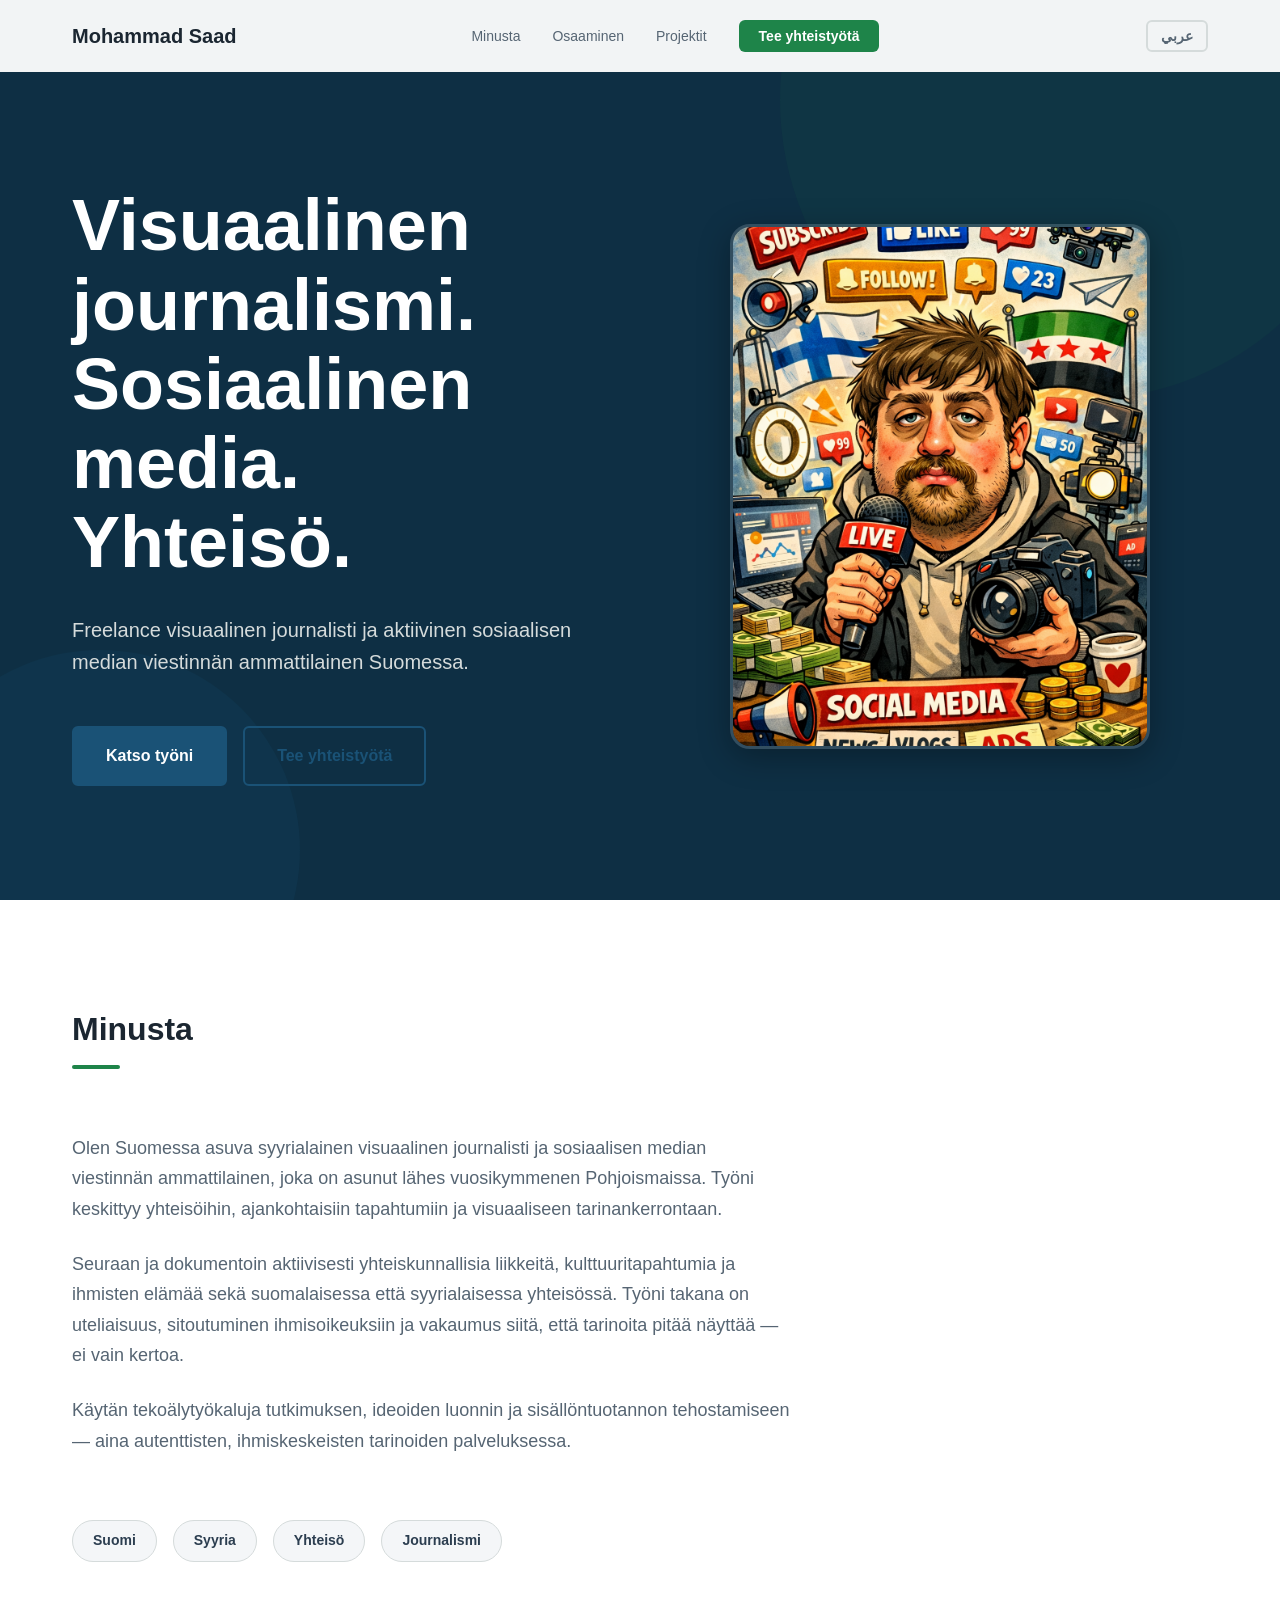
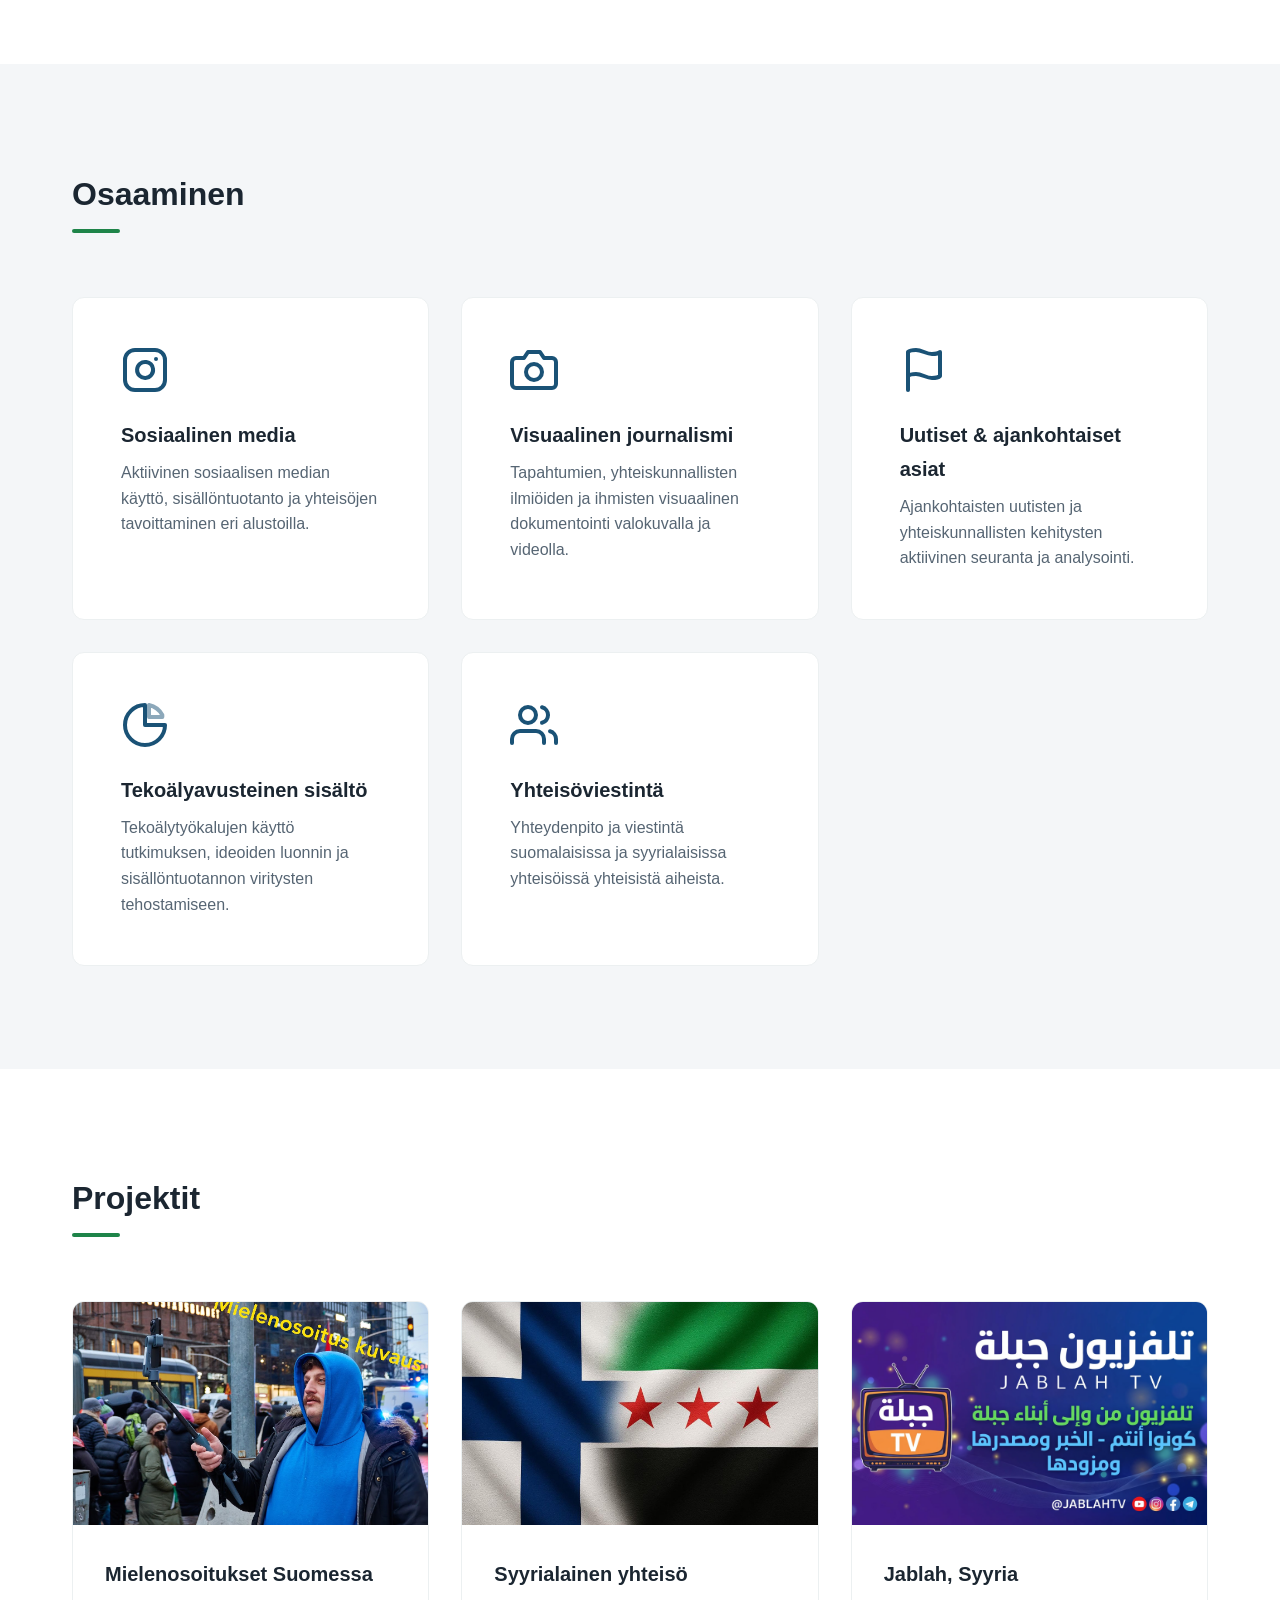
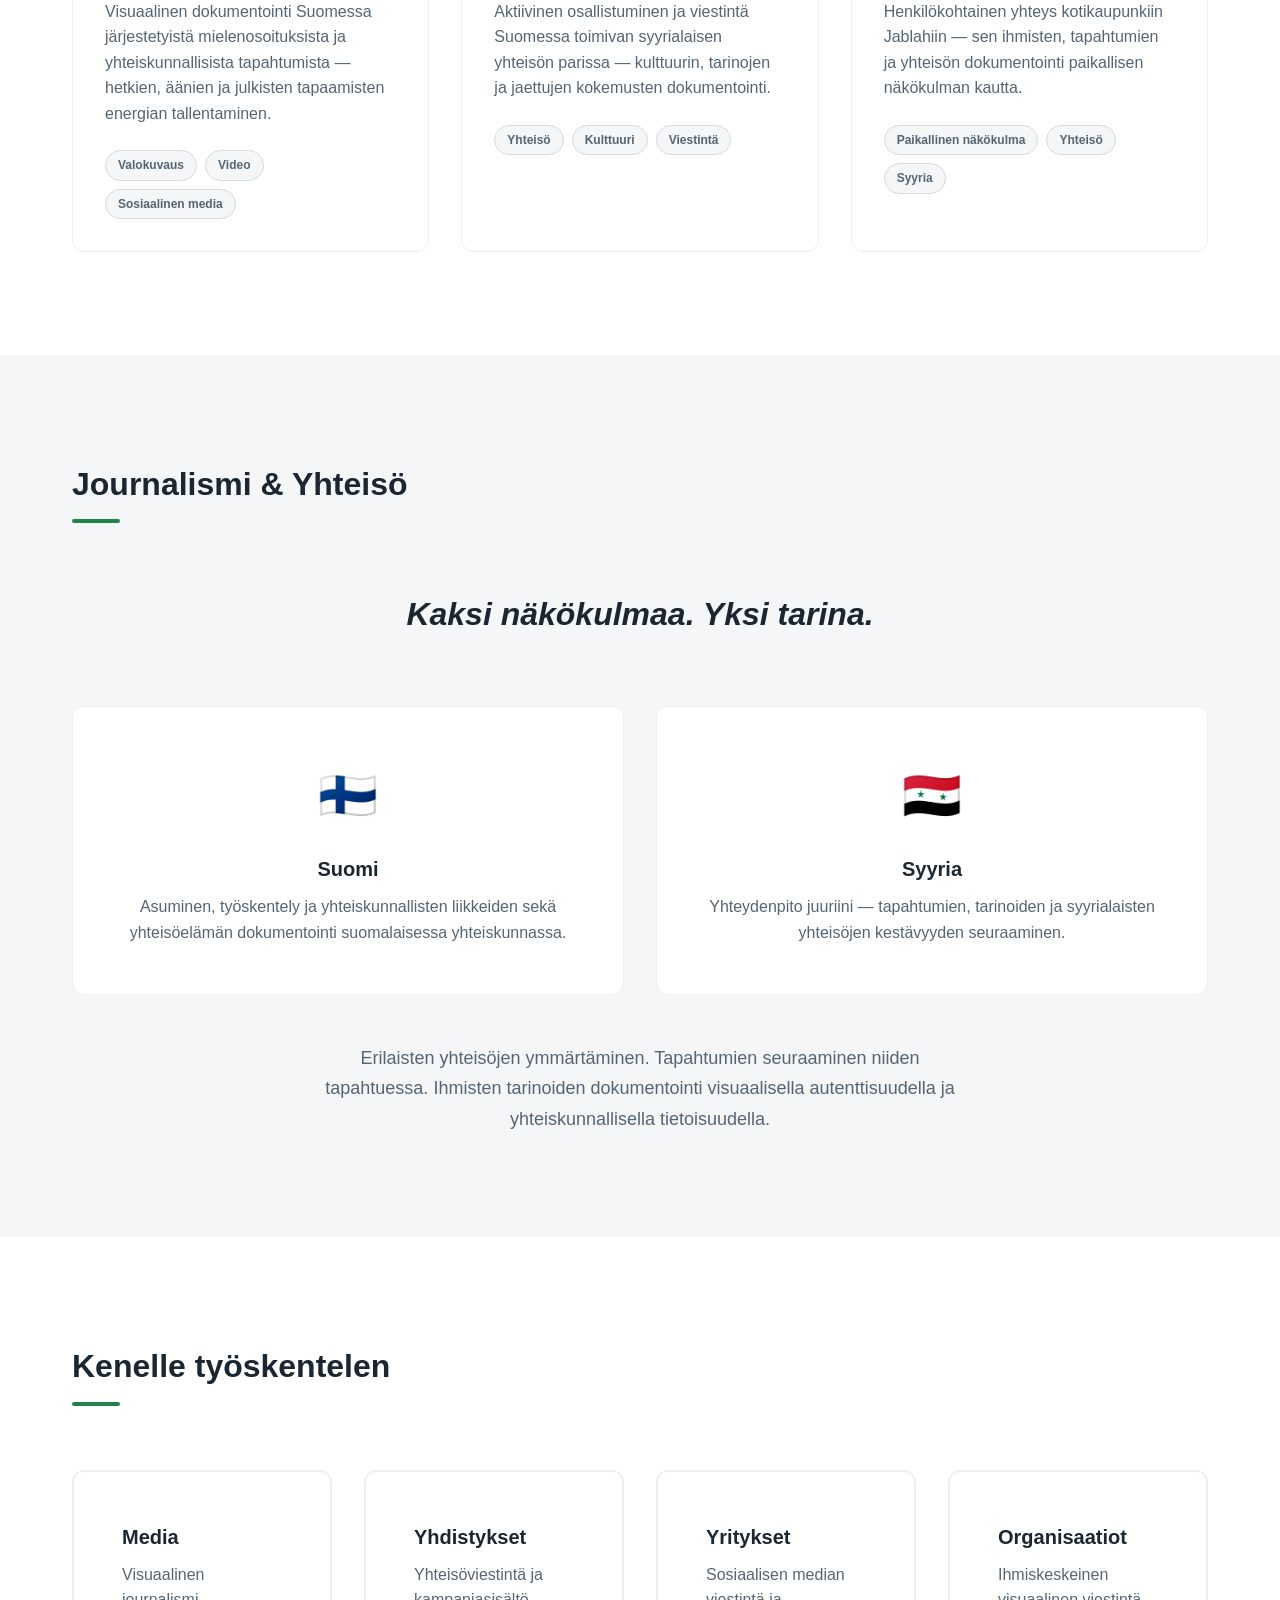
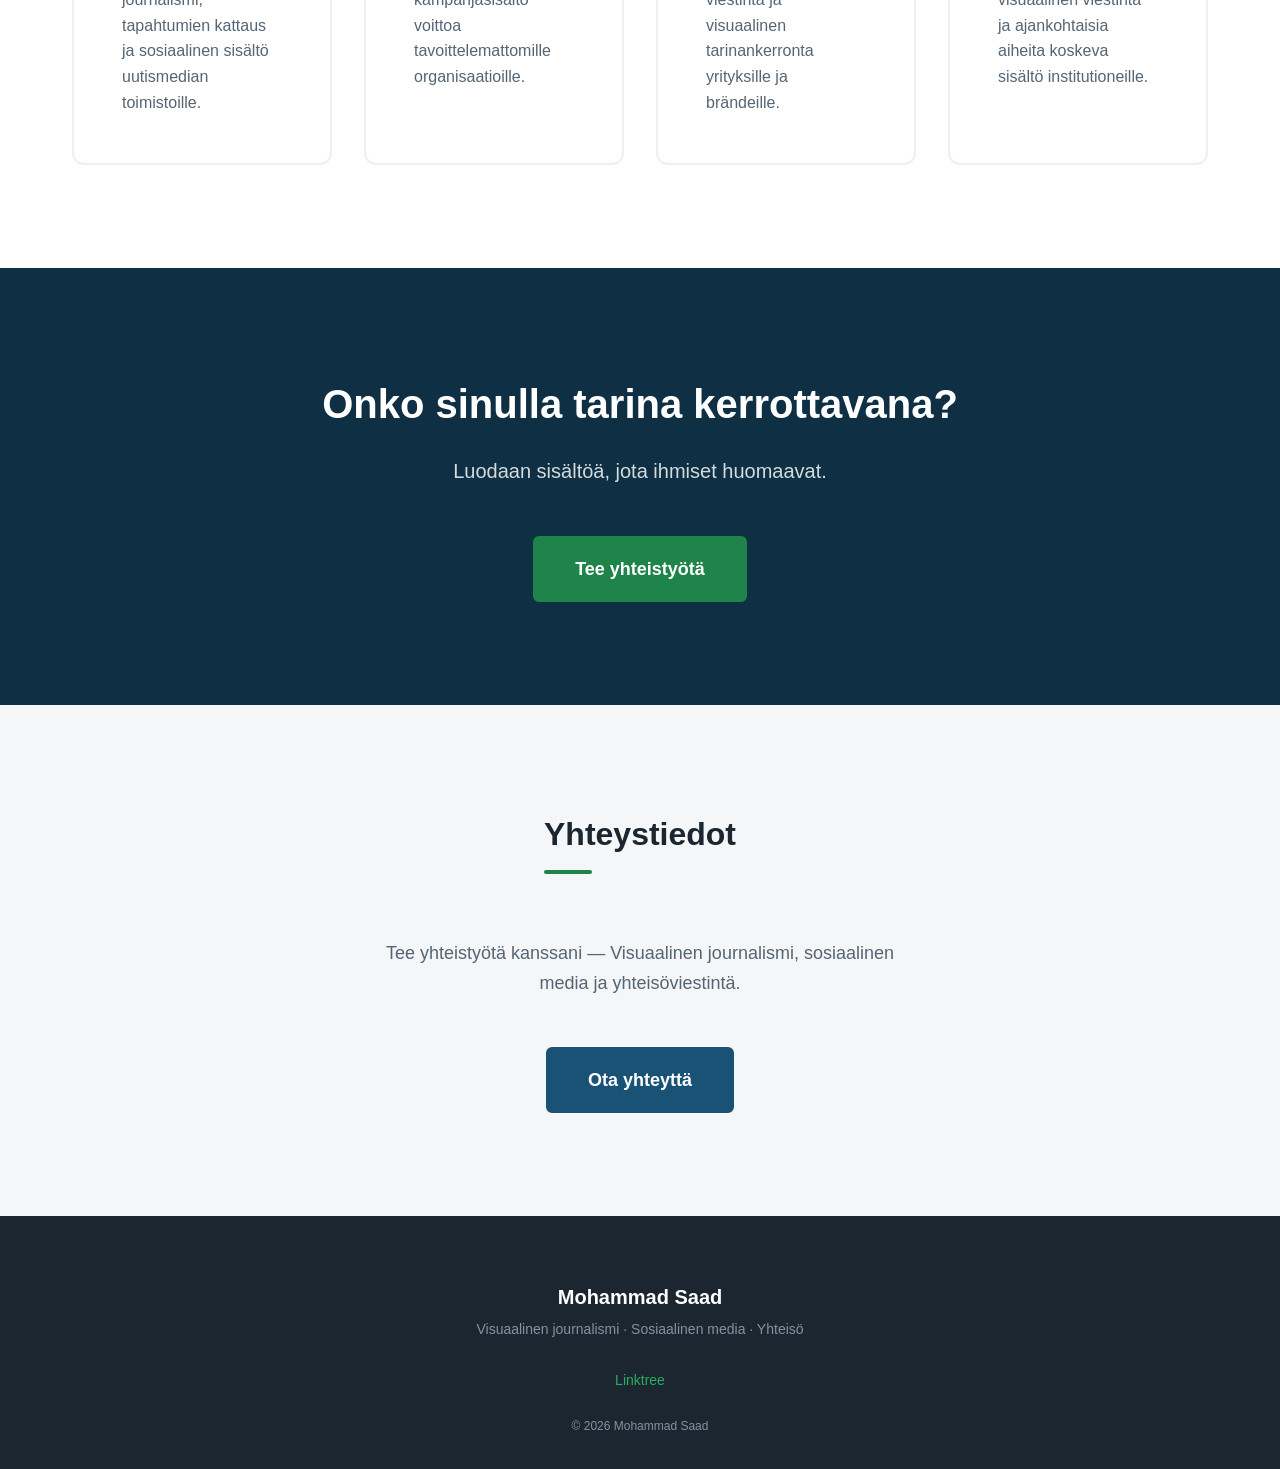
==== commit 379370a7: "Add files via upload" ====
--- a/index.html
+++ b/index.html
@@ -3,17 +3,81 @@
 <head>
   <meta charset="UTF-8">
   <meta name="viewport" content="width=device-width, initial-scale=1.0">
-  <title>Mohammad Saad — Visuaalinen journalismi &amp; sosiaalinen media</title>
-  <meta name="description" content="Freelance visuaalinen journalisti ja aktiivinen sosiaalisen median viestinnän ammattilainen Suomessa.">
-  <meta name="keywords" content="visuaalinen journalismi suomi, freelance journalisti, sosiaalisen median viestintä, yhteisöviestintä, suomen syyrialainen yhteisö">
-  <link rel="canonical" href="">
-  <meta property="og:title" content="Mohammad Saad — Visuaalinen journalismi & sosiaalinen media">
-  <meta property="og:description" content="Freelance visuaalinen journalisti ja aktiivinen sosiaalisen median viestinnän ammattilainen Suomessa.">
-  <meta property="og:type" content="website">
-  <meta property="og:url" content="">
+  <title>Mohammad Saad | Visual Journalism &amp; Social Media — محمد سعد</title>
+  <meta name="description" content="Mohammad Saad (محمد سعد) — Freelance visuaalinen journalisti ja sosiaalisen median viestinnän ammattilainen Suomessa. Visual journalism, photojournalism & community stories.">
+  <meta name="keywords" content="Mohammad Saad, محمد سعد, visuaalinen journalismi suomi, freelance journalisti, sosiaalisen median viestintä, yhteisöviestintä, suomen syyrialainen yhteisö, visual journalism Finland, photojournalism Finland, Syrian community Finland, صحفي سوري فنلندا, صحافة بصرية">
+  <meta name="author" content="Mohammad Saad">
+  <meta name="robots" content="index, follow, max-image-preview:large, max-snippet:-1, max-video-preview:-1">
+  <meta name="theme-color" content="#1a5276">
+
+  <!-- Favicon -->
+  <link rel="icon" type="image/svg+xml" href="data:image/svg+xml,&lt;svg xmlns='http://www.w3.org/2000/svg' viewBox='0 0 100 100'&gt;&lt;rect width='100' height='100' rx='20' fill='%231a5276'/&gt;&lt;text x='50%25' y='55%25' font-size='50' font-weight='bold' fill='%23ffffff' dominant-baseline='middle' text-anchor='middle'&gt;MS&lt;/text&gt;&lt;/svg&gt;">
+
+  <!-- Canonical URL -->
+  <link rel="canonical" href="https://hmoda-syyrfnda.github.io/Mohammad-Saad-Portfolio/">
+
+  <!-- Open Graph / Facebook / LinkedIn / WhatsApp -->
+  <meta property="og:type" content="profile">
+  <meta property="og:site_name" content="Mohammad Saad Portfolio">
+  <meta property="og:title" content="Mohammad Saad — Visuaalinen journalismi &amp; sosiaalinen media">
+  <meta property="og:description" content="Freelance visuaalinen journalisti ja sosiaalisen median viestinnän ammattilainen Suomessa. Visual storytelling and community documentation.">
+  <meta property="og:url" content="https://hmoda-syyrfnda.github.io/Mohammad-Saad-Portfolio/">
+  <meta property="og:image" content="https://hmoda-syyrfnda.github.io/Mohammad-Saad-Portfolio/hero.png">
+  <meta property="og:image:alt" content="Mohammad Saad — Visual Journalist">
+  <meta property="og:locale" content="fi_FI">
+  <meta property="og:locale:alternate" content="ar_AR">
+
+  <!-- Twitter / X -->
   <meta name="twitter:card" content="summary_large_image">
-  <meta name="twitter:title" content="Mohammad Saad — Visuaalinen journalismi & sosiaalinen media">
-  <meta name="twitter:description" content="Freelance visuaalinen journalisti ja aktiivinen sosiaalisen median viestinnän ammattilainen Suomessa.">
+  <meta name="twitter:title" content="Mohammad Saad — Visual Journalist &amp; Media Specialist">
+  <meta name="twitter:description" content="Freelance visuaalinen journalisti ja sosiaalisen median viestinnän ammattilainen Suomessa.">
+  <meta name="twitter:image" content="https://hmoda-syyrfnda.github.io/Mohammad-Saad-Portfolio/hero.png">
+
+  <!-- Structured Data (Schema.org JSON-LD for Google) -->
+  <script type="application/ld+json">
+  {
+    "@context": "https://schema.org",
+    "@graph": [
+      {
+        "@type": "Person",
+        "@id": "https://hmoda-syyrfnda.github.io/Mohammad-Saad-Portfolio/#person",
+        "name": "Mohammad Saad",
+        "alternateName": ["محمد سعد"],
+        "jobTitle": "Visual Journalist & Social Media Communicator",
+        "description": "Freelance visual journalist and active social media communicator documenting communities and public events in Finland and Syria.",
+        "url": "https://hmoda-syyrfnda.github.io/Mohammad-Saad-Portfolio/",
+        "image": "https://hmoda-syyrfnda.github.io/Mohammad-Saad-Portfolio/hero.png",
+        "address": {
+          "@type": "PostalAddress",
+          "addressCountry": "FI"
+        },
+        "sameAs": [
+          "https://linktr.ee/hmoda.syyrfnda",
+          "https://github.com/hmoda-syyrfnda"
+        ],
+        "knowsAbout": [
+          "Visual Journalism",
+          "Photojournalism",
+          "Social Media Communication",
+          "Community Storytelling",
+          "Documentary Photography"
+        ]
+      },
+      {
+        "@type": "WebSite",
+        "@id": "https://hmoda-syyrfnda.github.io/Mohammad-Saad-Portfolio/#website",
+        "url": "https://hmoda-syyrfnda.github.io/Mohammad-Saad-Portfolio/",
+        "name": "Mohammad Saad Portfolio",
+        "description": "Official portfolio of visual journalist Mohammad Saad",
+        "publisher": {
+          "@id": "https://hmoda-syyrfnda.github.io/Mohammad-Saad-Portfolio/#person"
+        },
+        "inLanguage": ["fi", "ar"]
+      }
+    ]
+  }
+  </script>
+
   <link rel="stylesheet" href="styles.css">
 </head>
 <body>
--- a/styles.css
+++ b/styles.css
@@ -622,15 +622,18 @@
 }
 
 .project-card__image--1 {
-  background: linear-gradient(135deg, #2c3e50 0%, #3498db 100%);
+  background-color: #2c3e50;
+  background-image: url('protests-finland.jpeg');
 }
 
 .project-card__image--2 {
-  background: linear-gradient(135deg, #1e8449 0%, #27ae60 100%);
+  background-color: #1e8449;
+  background-image: url('syrian-community.jpeg');
 }
 
 .project-card__image--3 {
-  background: linear-gradient(135deg, #1a5276 0%, #1e8449 100%);
+  background-color: #1a5276;
+  background-image: url('jableh-syria.jpg');
 }
 
 .project-card__body {
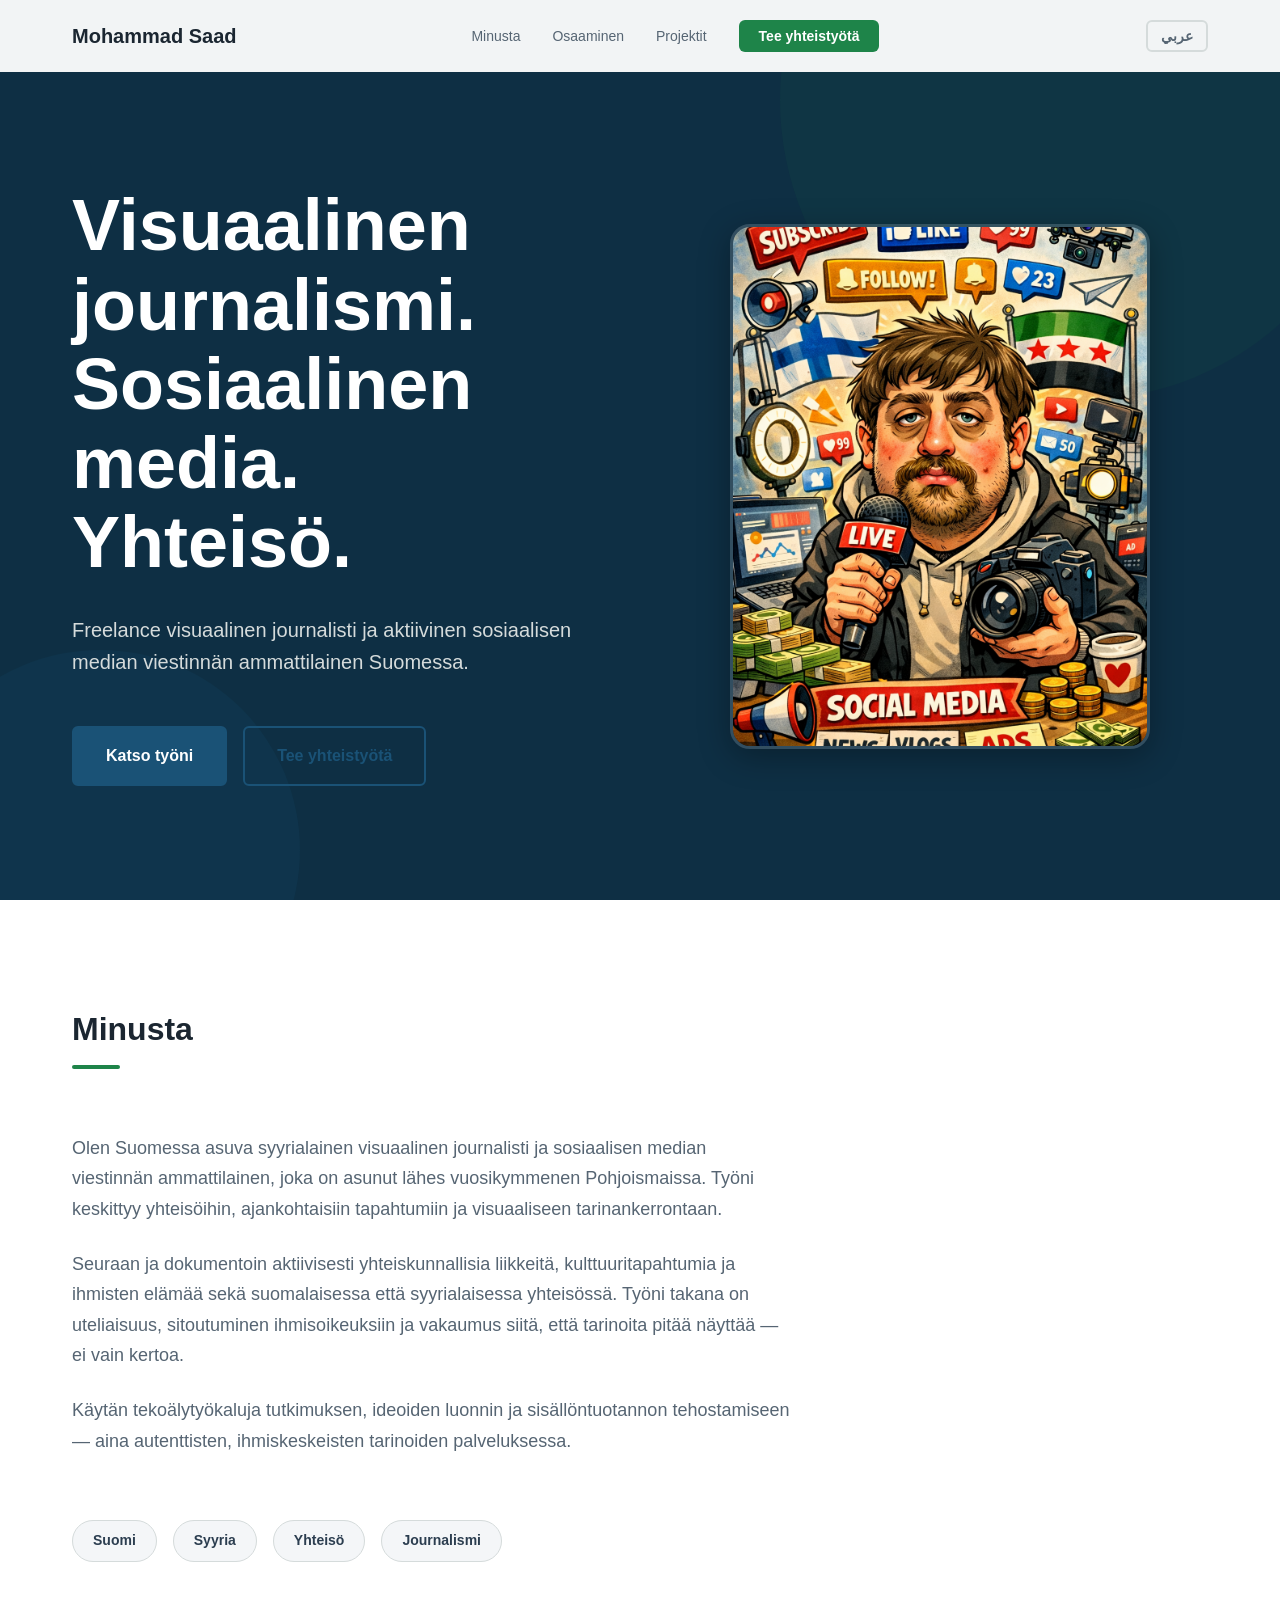
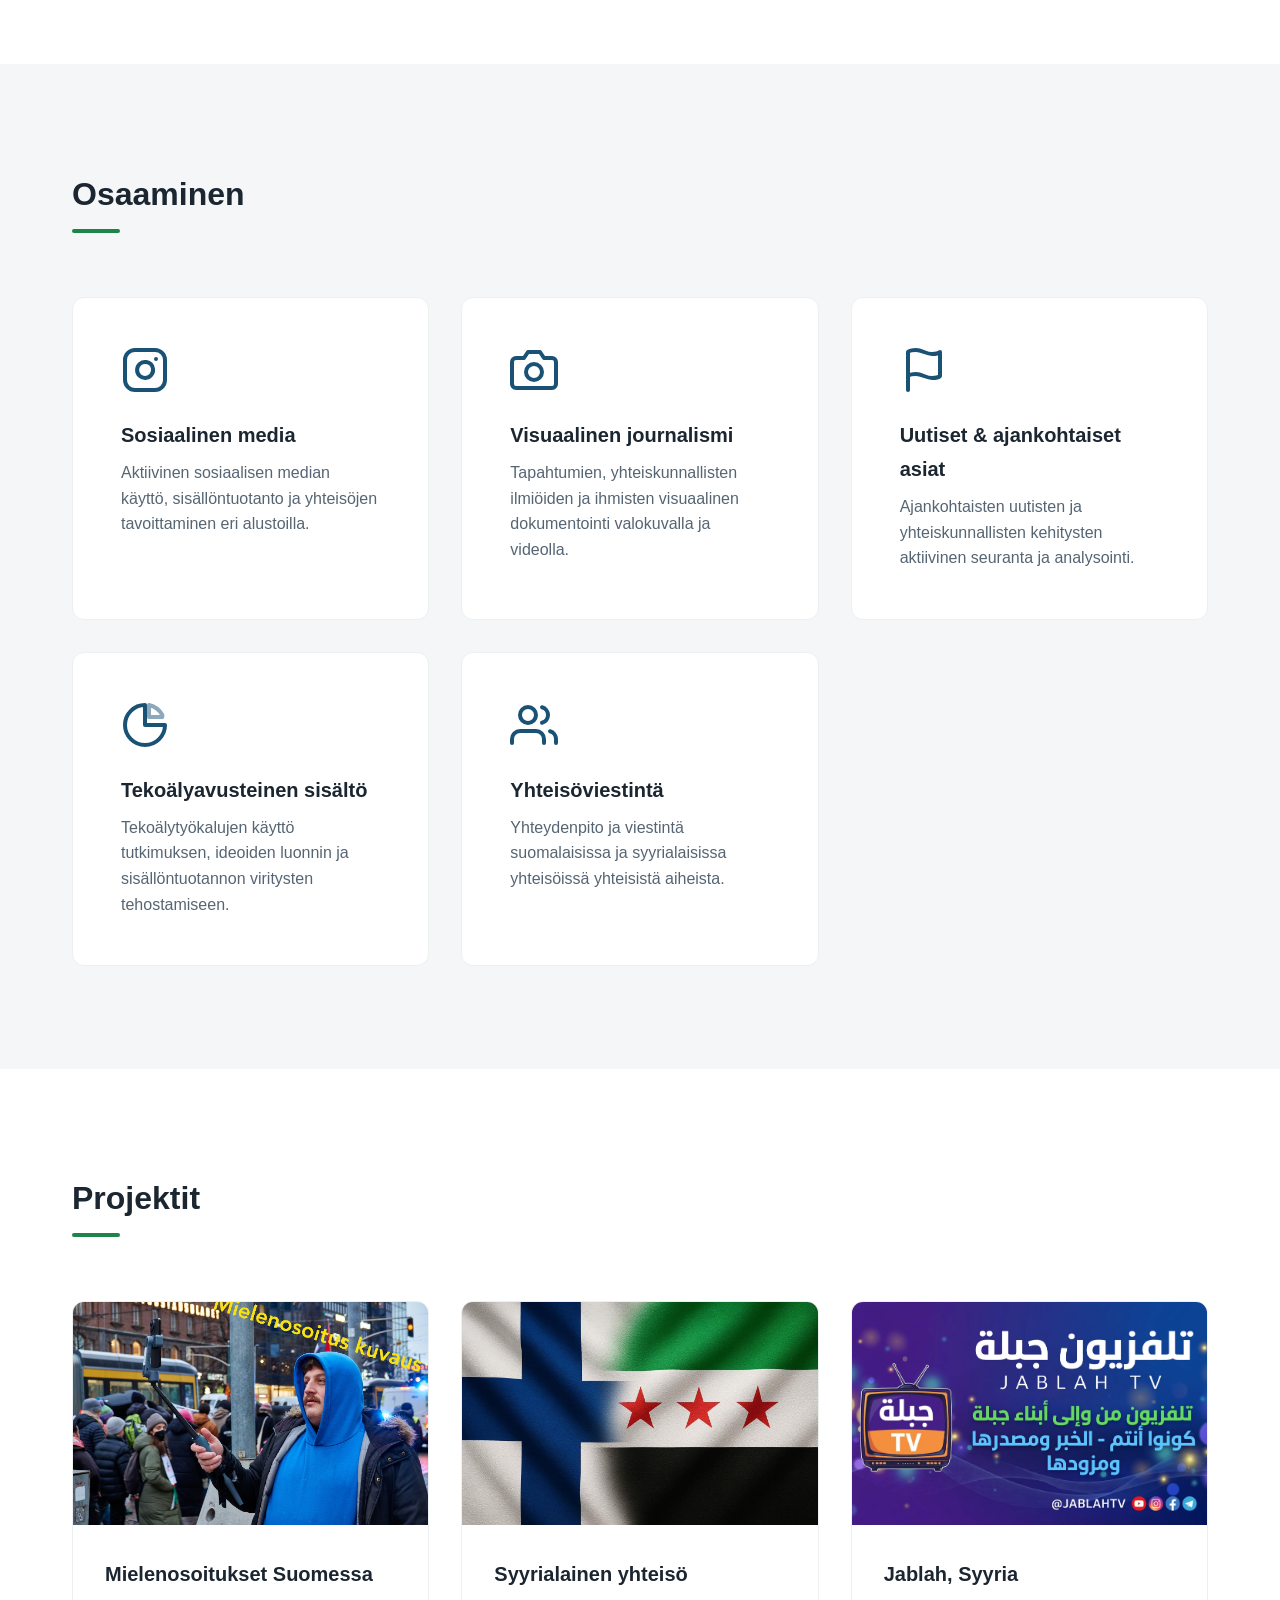
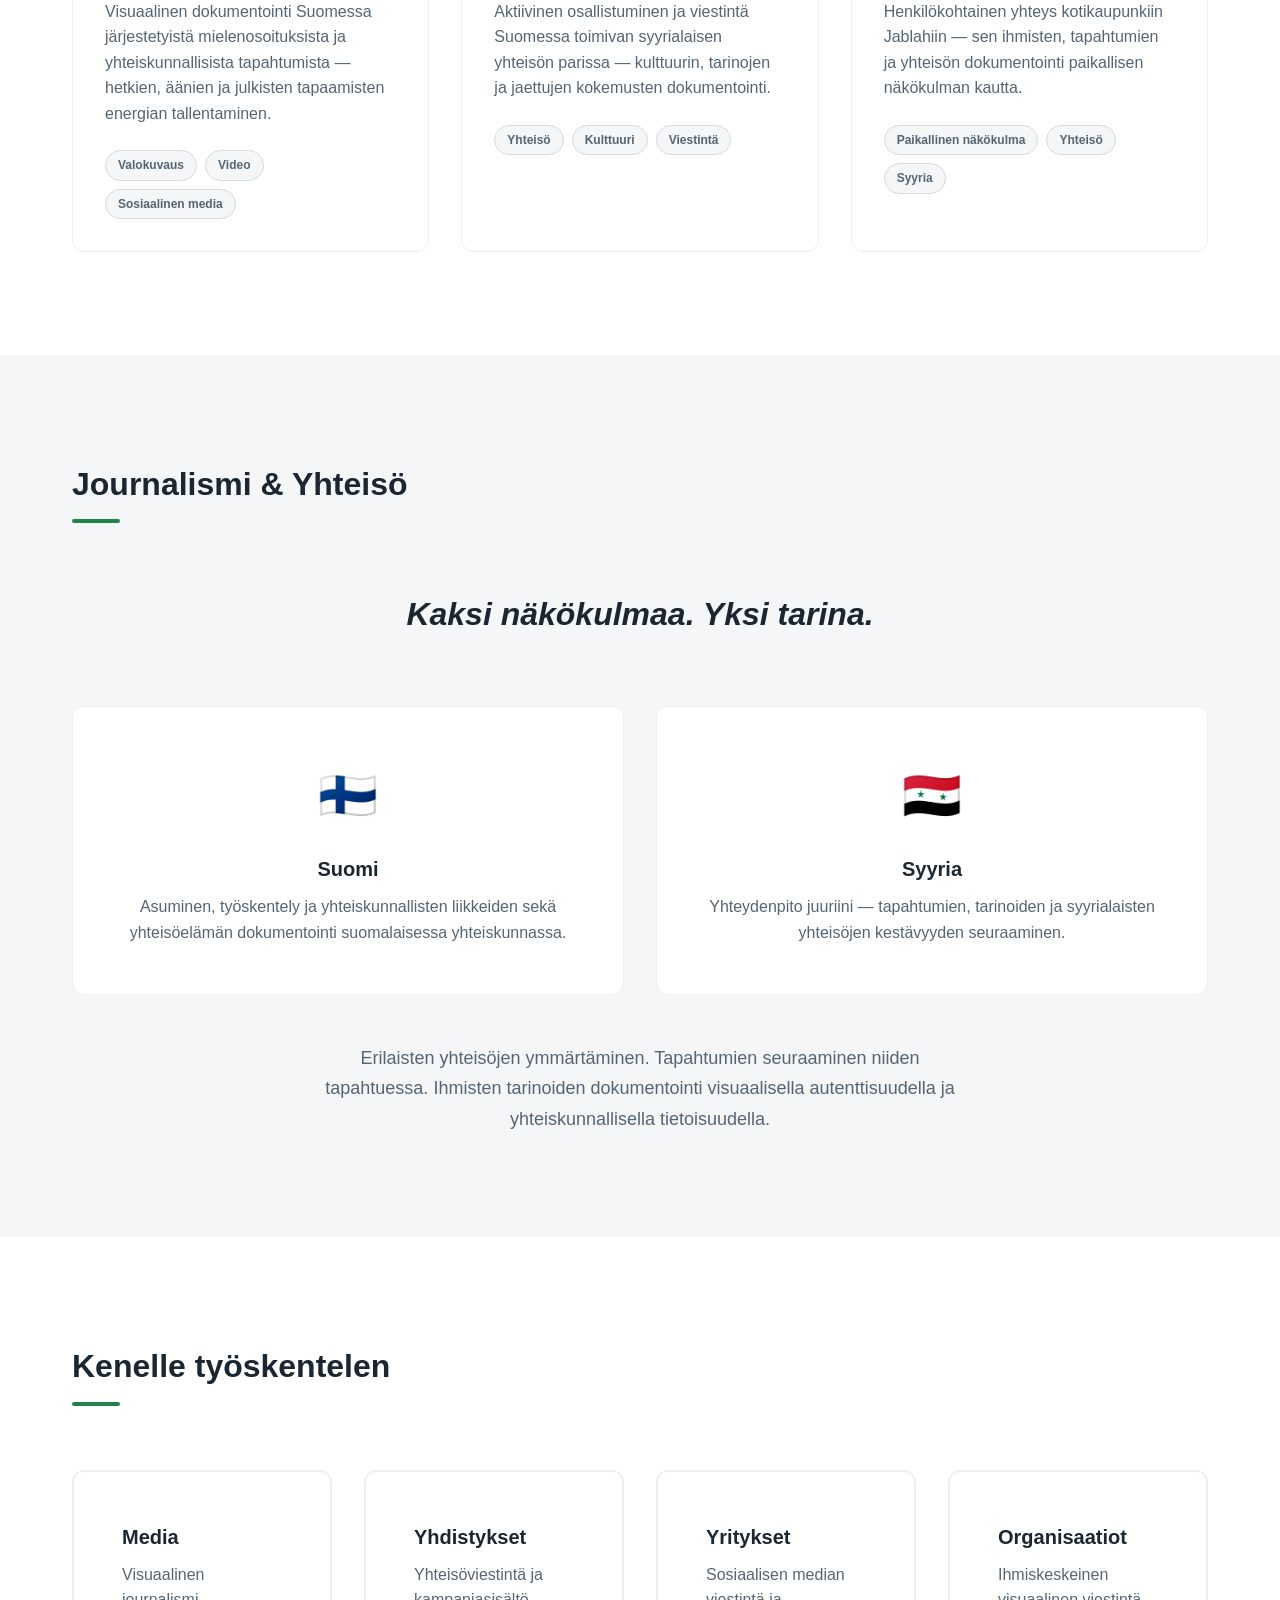
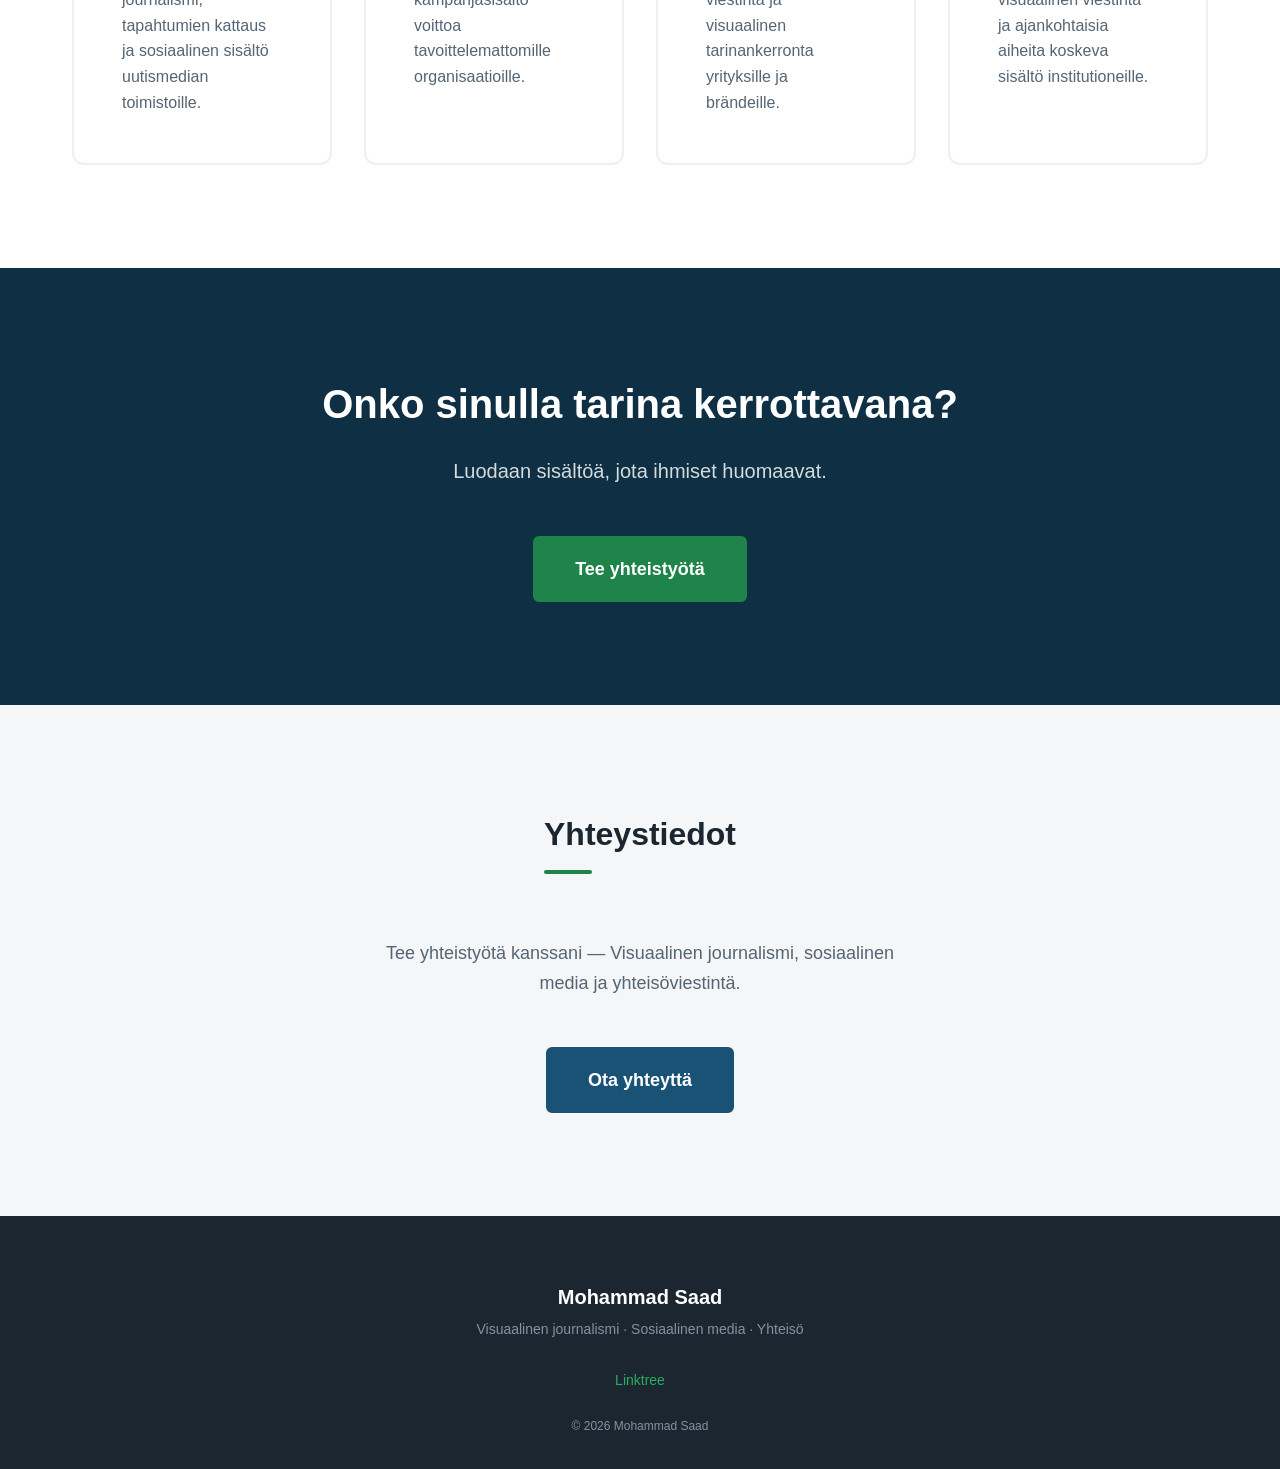
==== commit 1cf0d26a: "Add files via upload" ====
--- a/index.html
+++ b/index.html
@@ -7,6 +7,7 @@
   <meta name="description" content="Mohammad Saad (محمد سعد) — Freelance visuaalinen journalisti ja sosiaalisen median viestinnän ammattilainen Suomessa. Visual journalism, photojournalism & community stories.">
   <meta name="keywords" content="Mohammad Saad, محمد سعد, visuaalinen journalismi suomi, freelance journalisti, sosiaalisen median viestintä, yhteisöviestintä, suomen syyrialainen yhteisö, visual journalism Finland, photojournalism Finland, Syrian community Finland, صحفي سوري فنلندا, صحافة بصرية">
   <meta name="author" content="Mohammad Saad">
+  <meta name="google-site-verification" content="6d8a75556d33bc24">
   <meta name="robots" content="index, follow, max-image-preview:large, max-snippet:-1, max-video-preview:-1">
   <meta name="theme-color" content="#1a5276">
 
@@ -15,6 +16,7 @@
 
   <!-- Canonical URL -->
   <link rel="canonical" href="https://hmoda-syyrfnda.github.io/Mohammad-Saad-Portfolio/">
+  <link rel="alternate" type="text/markdown" title="LLM content" href="llms.txt">
 
   <!-- Open Graph / Facebook / LinkedIn / WhatsApp -->
   <meta property="og:type" content="profile">
@@ -197,7 +199,7 @@
         <div class="projects__grid">
           <article class="project-card reveal">
             <div class="project-card__image-wrapper">
-              <div class="project-card__image project-card__image--1" aria-label="Photograph of a public demonstration in Finland"></div>
+              <img class="project-card__image project-card__image--1" src="protests-finland.jpeg" alt="Visual journalism: Demonstrations and public events in Finland — Mohammad Saad" loading="lazy">
             </div>
             <div class="project-card__body">
               <h3 class="project-card__title" data-i18n="projects.p1.title">Mielenosoitukset Suomessa</h3>
@@ -211,7 +213,7 @@
           </article>
           <article class="project-card reveal">
             <div class="project-card__image-wrapper">
-              <div class="project-card__image project-card__image--2" aria-label="Members of the Syrian community in Finland"></div>
+              <img class="project-card__image project-card__image--2" src="syrian-community.jpeg" alt="Syrian community in Finland: culture and storytelling — Mohammad Saad" loading="lazy">
             </div>
             <div class="project-card__body">
               <h3 class="project-card__title" data-i18n="projects.p2.title">Syyrialainen yhteisö</h3>
@@ -225,7 +227,7 @@
           </article>
           <article class="project-card reveal">
             <div class="project-card__image-wrapper">
-              <div class="project-card__image project-card__image--3" aria-label="Coastal town of Jablah, Syria"></div>
+              <img class="project-card__image project-card__image--3" src="jableh-syria.jpg" alt="Coastal town of Jablah, Syria: local perspective — Mohammad Saad" loading="lazy">
             </div>
             <div class="project-card__body">
               <h3 class="project-card__title" data-i18n="projects.p3.title">Jablah, Syyria</h3>
--- a/styles.css
+++ b/styles.css
@@ -612,6 +612,8 @@
 .project-card__image {
   width: 100%;
   height: 100%;
+  object-fit: cover;
+  display: block;
   background-size: cover;
   background-position: center;
   transition: transform var(--transition-slow);
